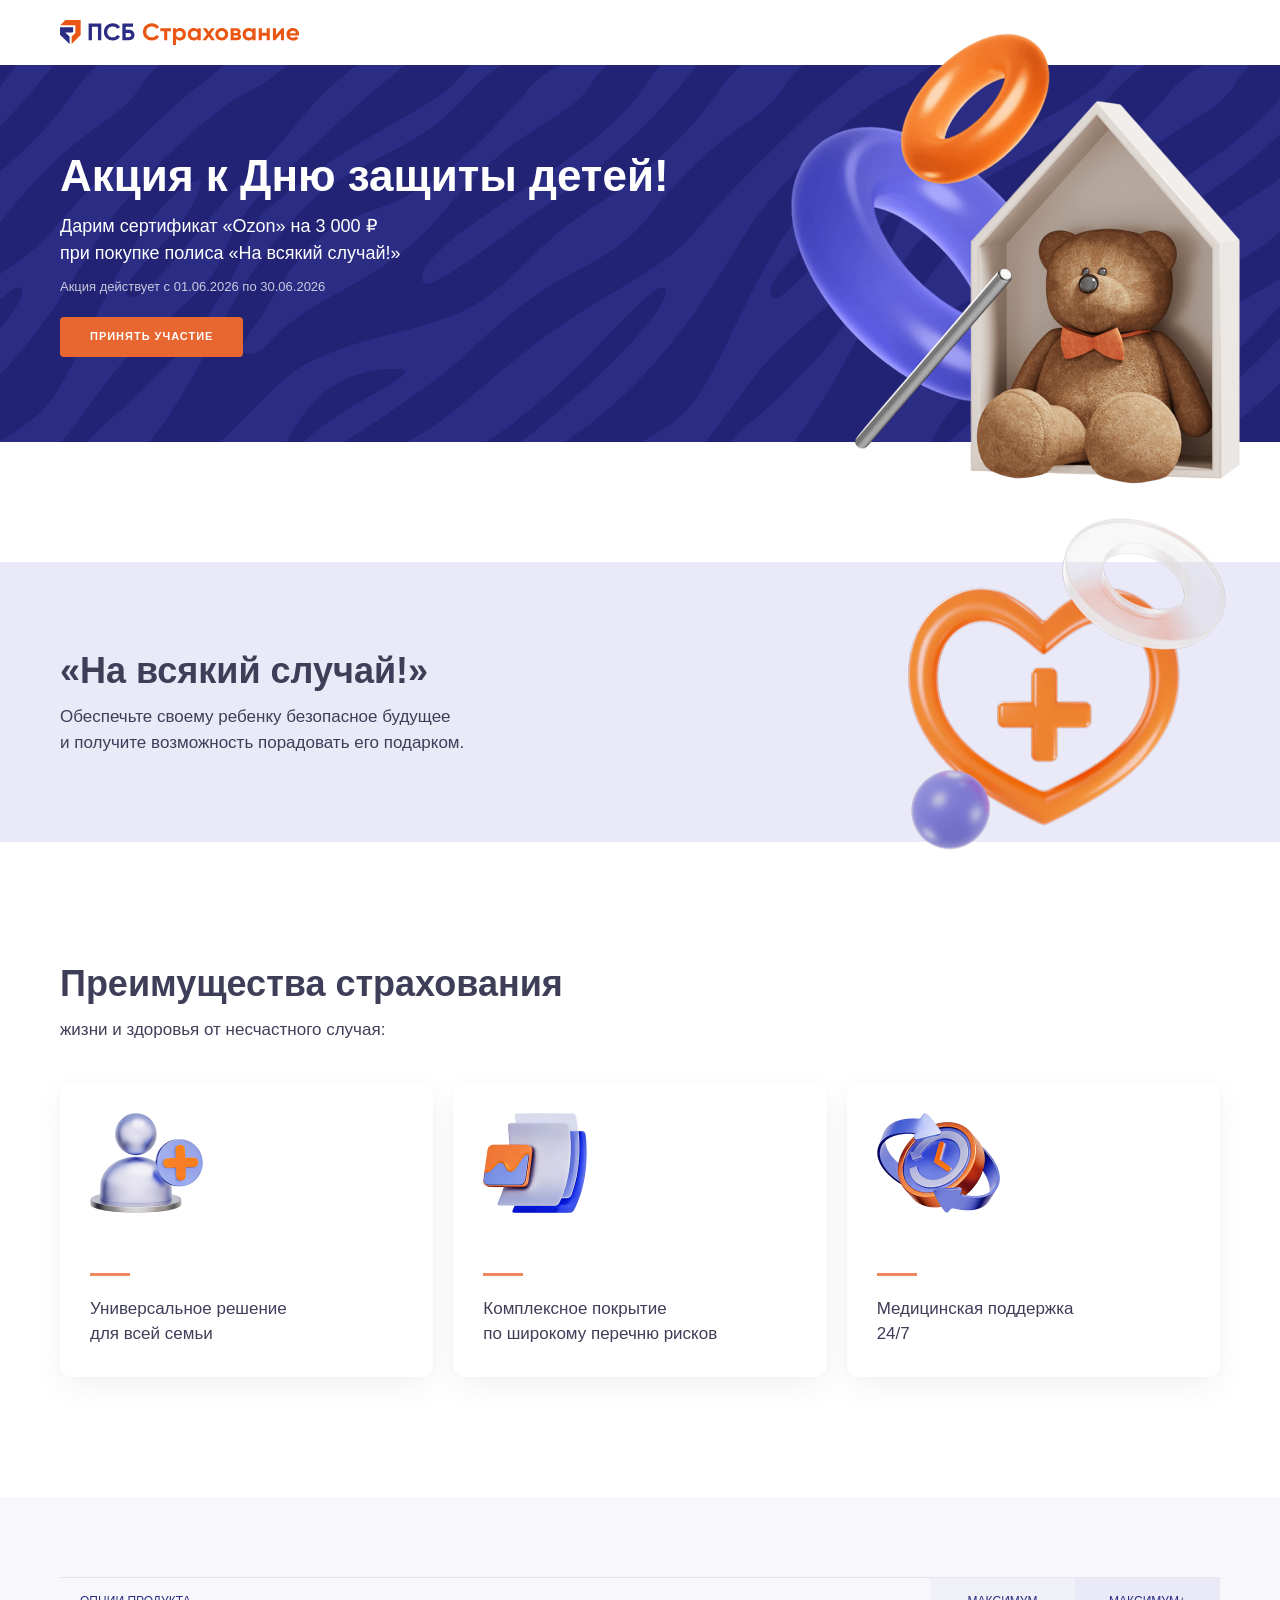
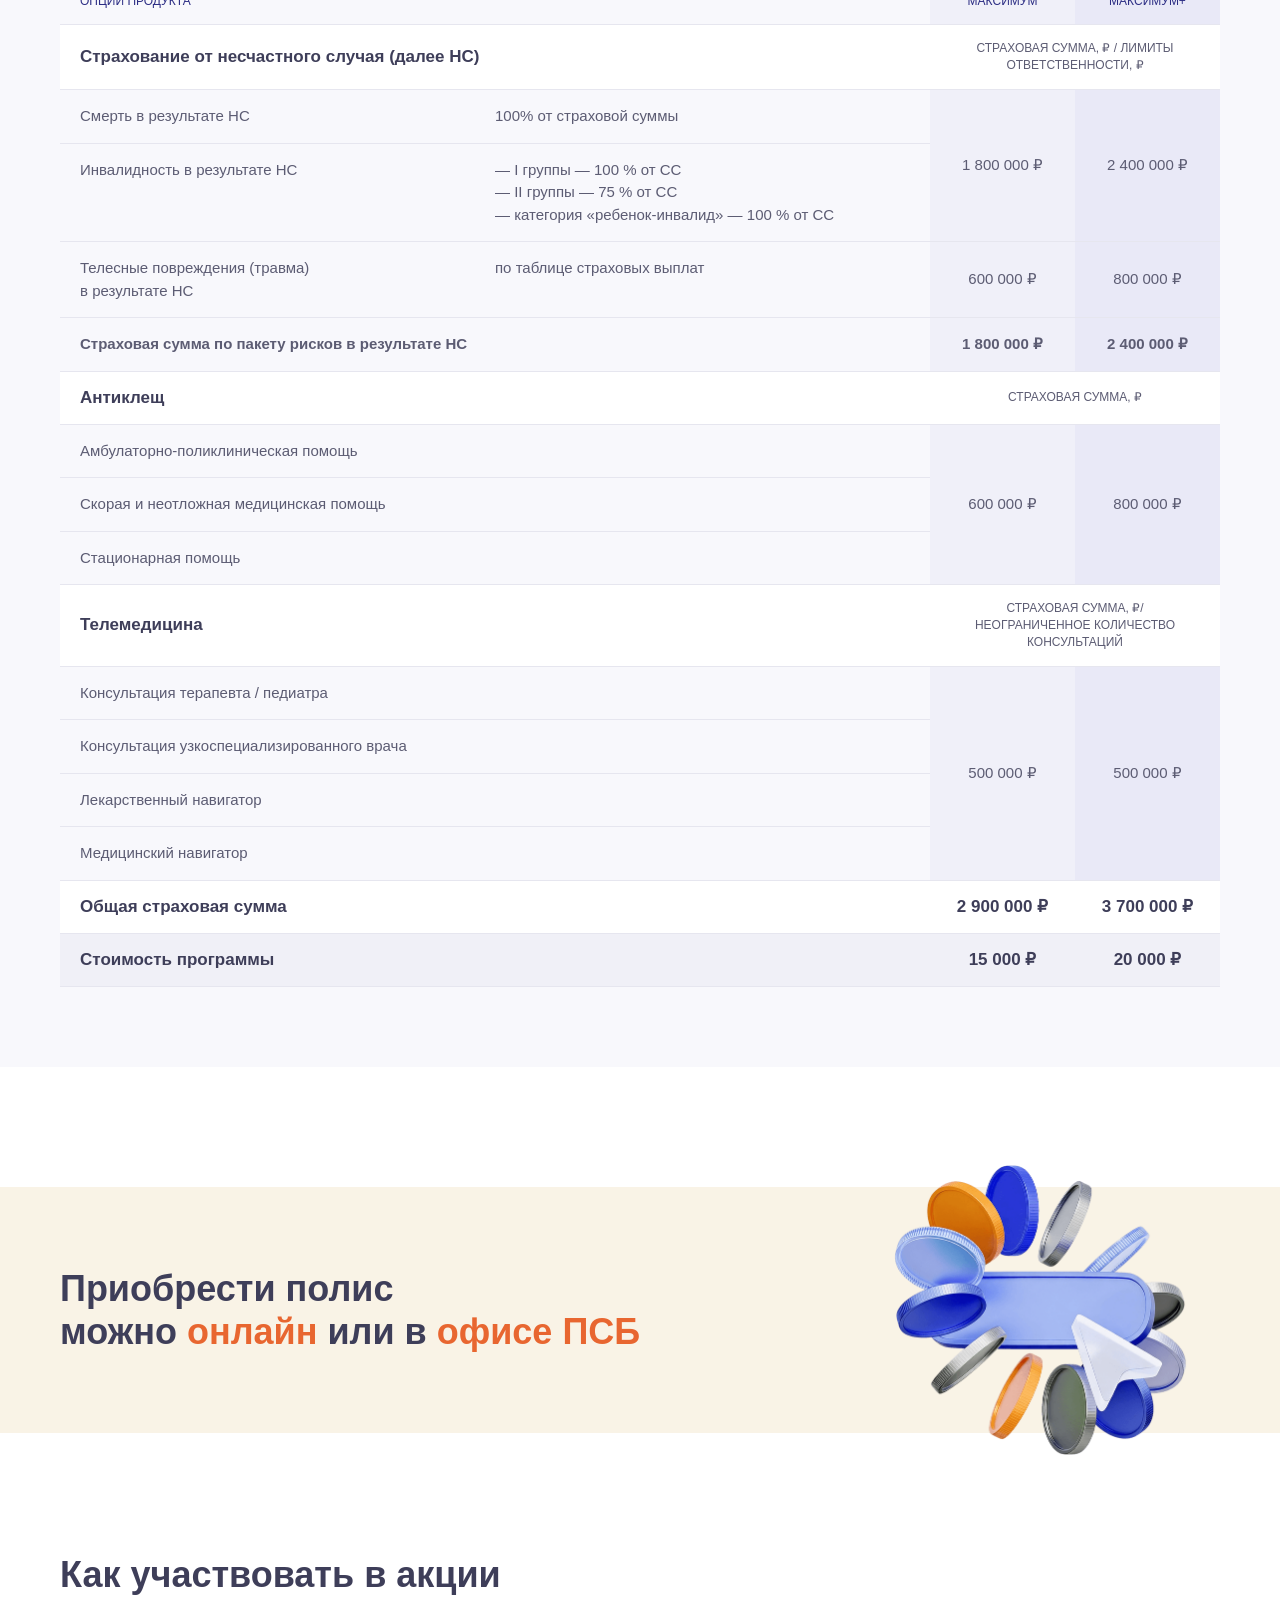
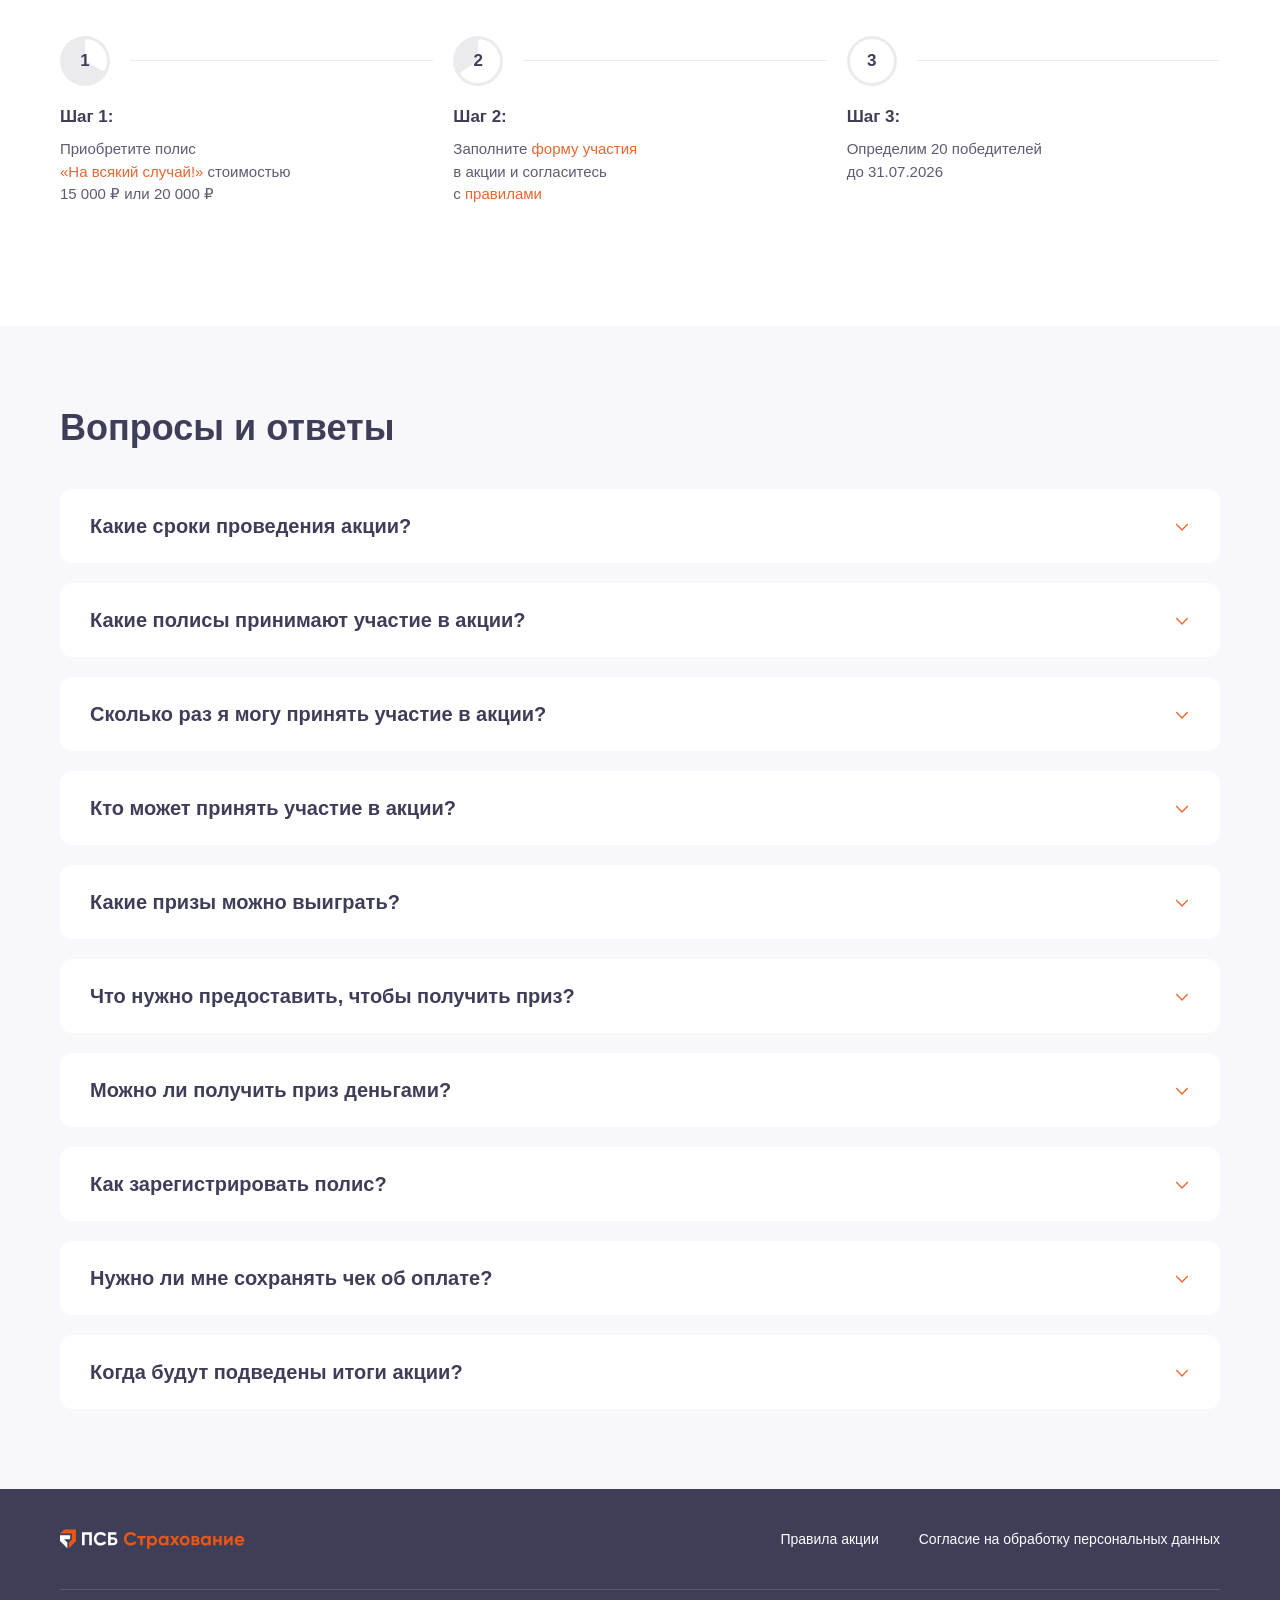
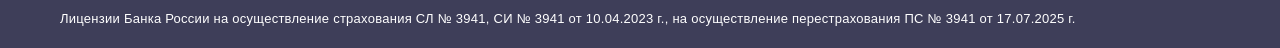
==== 01-index.html @ 4561d0ba "first Посадочная страница к Дню защиты детей" ====
<!DOCTYPE html>
<html lang="ru">
    <head>
        <meta charset="utf-8">
        <title>ПСБ Страхование</title>

        <link rel="stylesheet" href="css/styles.css">

        <link rel="icon" href="favicon.svg" type="image/svg+xml">

        <meta http-equiv="x-ua-compatible" content="ie=edge">
        <meta name="viewport" content="width=device-width">
    </head>

    <body>

        <!-- wrapper -->
        <div class="wrapper">

            <!-- wrapper inner -->
            <div class="wrapper-inner">

                <header>
                    <div class="container">
                        <div class="header-logo"><img src="images/logo.svg" alt=""></div>
                    </div>
                </header>

                <!-- welcome -->
                <div class="welcome">
                    <div class="container">
                        <div class="welcome-content">
                            <div class="welcome-title">Акция к&nbsp;Дню защиты детей!</div>
                            <div class="welcome-text">Дарим сертификат &laquo;Ozon&raquo; на&nbsp;3&nbsp;000&nbsp;₽<br> при&nbsp;покупке полиса &laquo;На&nbsp;всякий случай!&raquo;</div>
                            <div class="welcome-period">Акция действует с&nbsp;01.06.2026 по&nbsp;30.06.2026</div>
                            <div class="welcome-btn"><a href="windows/participate.html" class="btn window-link">Принять участие</a></div>
                        </div>
                        <div class="welcome-img"><img src="images/welcome.png" alt=""></div>
                    </div>
                </div>
                <!-- welcome END -->

                <!-- container -->
                <div class="container">

                    <!-- precaution -->
                    <div class="precaution">
                        <div class="precaution-content">
                            <div class="main-title">&laquo;На&nbsp;всякий случай!&raquo;</div>
                            <div class="precaution-text">Обеспечьте своему ребенку безопасное будущее<br> и&nbsp;получите возможность порадовать его подарком.</div>
                        </div>
                        <div class="precaution-img"><img src="images/precaution.png" alt=""></div>
                    </div>
                    <!-- precaution END -->

                    <!-- prefs -->
                    <div class="prefs">
                        <div class="main-title">Преимущества страхования</div>
                        <div class="prefs-anonce">жизни и&nbsp;здоровья от&nbsp;несчастного случая:</div>
                        <div class="prefs-list">
                            <div class="prefs-item">
                                <div class="prefs-item-icon"><img src="images/prefs-1.png" alt=""></div>
                                <div class="prefs-item-text">Универсальное решение<br> для&nbsp;всей семьи</div>
                            </div>
                            <div class="prefs-item">
                                <div class="prefs-item-icon"><img src="images/prefs-2.png" alt=""></div>
                                <div class="prefs-item-text">Комплексное покрытие<br> по&nbsp;широкому перечню рисков</div>
                            </div>
                            <div class="prefs-item">
                                <div class="prefs-item-icon"><img src="images/prefs-3.png" alt=""></div>
                                <div class="prefs-item-text">Медицинская поддержка<br> 24/7</div>
                            </div>
                        </div>
                    </div>
                    <!-- prefs END -->

                    <!-- price -->
                    <div class="price">
                        <div class="price-desktop">
                            <table>
                                <thead>
                                    <tr>
                                        <th>Опции продукта</th>
                                        <th>Максимум</th>
                                        <th>Максимум+</th>
                                    </tr>
                                </thead>
                                <tbody>
                                    <tr class="price-desktop-group">
                                        <td>Страхование от несчастного случая (далее НС)</td>
                                        <td colspan="2">Страховая сумма,&nbsp;₽&nbsp;/ Лимиты ответственности,&nbsp;₽</td>
                                    </tr>
                                    <tr class="price-desktop-item">
                                        <td>
                                            <div class="price-desktop-title-block">
                                                <div class="price-desktop-title-item">Смерть в&nbsp;результате НС</div>
                                                <div class="price-desktop-title-item">100% от&nbsp;страховой суммы</div>
                                            </div>
                                        </td>
                                        <td rowspan="2">1 800 000 ₽</td>
                                        <td rowspan="2">2 400 000 ₽</td>
                                    </tr>
                                    <tr class="price-desktop-item">
                                        <td>
                                            <div class="price-desktop-title-block">
                                                <div class="price-desktop-title-item">Инвалидность в&nbsp;результате НС</div>
                                                <div class="price-desktop-title-item">&mdash;&nbsp;I&nbsp;группы&nbsp;&mdash; 100&nbsp;% от&nbsp;СС<br> &mdash;&nbsp;II&nbsp;группы&nbsp;&mdash; 75&nbsp;% от&nbsp;СС<br> &mdash;&nbsp;категория &laquo;ребенок-инвалид&raquo;&nbsp;&mdash; 100&nbsp;% от&nbsp;СС</div>
                                            </div>
                                        </td>
                                    </tr>
                                    <tr class="price-desktop-item">
                                        <td>
                                            <div class="price-desktop-title-block">
                                                <div class="price-desktop-title-item">Телесные повреждения (травма)<br> в&nbsp;результате НС</div>
                                                <div class="price-desktop-title-item">по&nbsp;таблице страховых выплат</div>
                                            </div>
                                        </td>
                                        <td>600 000 ₽</td>
                                        <td>800 000 ₽</td>
                                    </tr>
                                    <tr class="price-desktop-package">
                                        <td>Страховая сумма по&nbsp;пакету рисков в&nbsp;результате НС</td>
                                        <td>1 800 000 ₽</td>
                                        <td>2 400 000 ₽</td>
                                    </tr>

                                    <tr class="price-desktop-group">
                                        <td>Антиклещ</td>
                                        <td colspan="2">Страховая сумма,&nbsp;₽</td>
                                    </tr>
                                    <tr class="price-desktop-item">
                                        <td>Амбулаторно-поликлиническая помощь</td>
                                        <td rowspan="3">600 000 ₽</td>
                                        <td rowspan="3">800 000 ₽</td>
                                    </tr>
                                    <tr class="price-desktop-item">
                                        <td>Скорая и&nbsp;неотложная медицинская помощь</td>
                                    </tr>
                                    <tr class="price-desktop-item">
                                        <td>Стационарная помощь</td>
                                    </tr>

                                    <tr class="price-desktop-group">
                                        <td>Телемедицина</td>
                                        <td colspan="2">Страховая сумма,&nbsp;₽/ Неограниченное количество консультаций</td>
                                    </tr>
                                    <tr class="price-desktop-item">
                                        <td>Консультация терапевта&nbsp;/ педиатра</td>
                                        <td rowspan="4">500 000 ₽</td>
                                        <td rowspan="4">500 000 ₽</td>
                                    </tr>
                                    <tr class="price-desktop-item">
                                        <td>Консультация узкоспециализированного врача</td>
                                    </tr>
                                    <tr class="price-desktop-item">
                                        <td>Лекарственный навигатор</td>
                                    </tr>
                                    <tr class="price-desktop-item">
                                        <td>Медицинский навигатор</td>
                                    </tr>

                                    <tr class="price-desktop-summ">
                                        <td>Общая страховая сумма</td>
                                        <td>2 900 000 ₽</td>
                                        <td>3 700 000 ₽</td>
                                    </tr>

                                    <tr class="price-desktop-cost">
                                        <td>Стоимость программы</td>
                                        <td>15 000 ₽</td>
                                        <td>20 000 ₽</td>
                                    </tr>
                                </tbody>
                            </table>
                        </div>
                        
                        <div class="price-mobile">
                            <div class="price-mobile-group">
                                <div class="price-mobile-group-title">Страхование от&nbsp;несчастного случая (далее&nbsp;НС)</div>
                                <div class="price-mobile-group-content">
                                    <div class="price-mobile-item">
                                        <div class="price-mobile-item-title">Смерть в&nbsp;результате НС<br> 100% от&nbsp;страховой суммы</div>
                                        <div class="price-mobile-item-title">Инвалидность в&nbsp;результате НС<br> &mdash;&nbsp;I&nbsp;группы&nbsp;&mdash; 100&nbsp;% от&nbsp;СС<br> &mdash;&nbsp;II&nbsp;группы&nbsp;&mdash; 75&nbsp;% от&nbsp;СС<br> &mdash;&nbsp;категория &laquo;ребенок-инвалид&raquo;&nbsp;&mdash; 100&nbsp;%&nbsp;от&nbsp;СС</div>
                                        <div class="price-mobile-item-type">Страховая сумма,&nbsp;₽&nbsp;/ Лимиты ответственности,&nbsp;₽</div>
                                        <div class="price-mobile-item-values">
                                            <div class="price-mobile-item-value">
                                                <div class="price-mobile-item-value-title">Максимум</div>
                                                <div class="price-mobile-item-value-text">1 800 000 ₽</div>
                                            </div>
                                            <div class="price-mobile-item-value">
                                                <div class="price-mobile-item-value-title">Максимум+</div>
                                                <div class="price-mobile-item-value-text">2 400 000 ₽</div>
                                            </div>
                                        </div>
                                    </div>
                                    <div class="price-mobile-item">
                                        <div class="price-mobile-item-title">Телесные повреждения (травма)<br> в&nbsp;результате НС<br> &mdash;&nbsp;по&nbsp;таблице страховых выплат</div>
                                        <div class="price-mobile-item-values">
                                            <div class="price-mobile-item-value">
                                                <div class="price-mobile-item-value-title">Максимум</div>
                                                <div class="price-mobile-item-value-text">600 000 ₽</div>
                                            </div>
                                            <div class="price-mobile-item-value">
                                                <div class="price-mobile-item-value-title">Максимум+</div>
                                                <div class="price-mobile-item-value-text">800 000 ₽</div>
                                            </div>
                                        </div>
                                    </div>
                                    <div class="price-mobile-item price-mobile-item-package">
                                        <div class="price-mobile-item-title">Страховая сумма по&nbsp;пакету рисков в&nbsp;результате&nbsp;НС</div>
                                        <div class="price-mobile-item-type">Страховая сумма,&nbsp;₽&nbsp;/ Лимиты ответственности,&nbsp;₽</div>
                                        <div class="price-mobile-item-values">
                                            <div class="price-mobile-item-value">
                                                <div class="price-mobile-item-value-title">Максимум</div>
                                                <div class="price-mobile-item-value-text">1 800 000 ₽</div>
                                            </div>
                                            <div class="price-mobile-item-value">
                                                <div class="price-mobile-item-value-title">Максимум+</div>
                                                <div class="price-mobile-item-value-text">2 400 000 ₽</div>
                                            </div>
                                        </div>
                                    </div>
                                </div>
                            </div>
                            <div class="price-mobile-group">
                                <div class="price-mobile-group-title">Антиклещ</div>
                                <div class="price-mobile-group-content">
                                    <div class="price-mobile-item">
                                        <div class="price-mobile-item-title">Амбулаторно-поликлиническая помощь</div>
                                        <div class="price-mobile-item-type">Страховая сумма,&nbsp;₽</div>
                                        <div class="price-mobile-item-values">
                                            <div class="price-mobile-item-value">
                                                <div class="price-mobile-item-value-title">Максимум</div>
                                                <div class="price-mobile-item-value-text">600 000 ₽</div>
                                            </div>
                                            <div class="price-mobile-item-value">
                                                <div class="price-mobile-item-value-title">Максимум+</div>
                                                <div class="price-mobile-item-value-text">800 000 ₽</div>
                                            </div>
                                        </div>
                                    </div>
                                    <div class="price-mobile-item">
                                        <div class="price-mobile-item-title">Скорая и&nbsp;неотложная медицинская помощь</div>
                                        <div class="price-mobile-item-type">Страховая сумма,&nbsp;₽</div>
                                        <div class="price-mobile-item-values">
                                            <div class="price-mobile-item-value">
                                                <div class="price-mobile-item-value-title">Максимум</div>
                                                <div class="price-mobile-item-value-text">600 000 ₽</div>
                                            </div>
                                            <div class="price-mobile-item-value">
                                                <div class="price-mobile-item-value-title">Максимум+</div>
                                                <div class="price-mobile-item-value-text">800 000 ₽</div>
                                            </div>
                                        </div>
                                    </div>
                                    <div class="price-mobile-item">
                                        <div class="price-mobile-item-title">Стационарная помощь</div>
                                        <div class="price-mobile-item-type">Страховая сумма,&nbsp;₽</div>
                                        <div class="price-mobile-item-values">
                                            <div class="price-mobile-item-value">
                                                <div class="price-mobile-item-value-title">Максимум</div>
                                                <div class="price-mobile-item-value-text">600 000 ₽</div>
                                            </div>
                                            <div class="price-mobile-item-value">
                                                <div class="price-mobile-item-value-title">Максимум+</div>
                                                <div class="price-mobile-item-value-text">800 000 ₽</div>
                                            </div>
                                        </div>
                                    </div>
                                </div>
                            </div>
                            <div class="price-mobile-group">
                                <div class="price-mobile-group-title">Телемедицина</div>
                                <div class="price-mobile-group-content">
                                    <div class="price-mobile-item">
                                        <div class="price-mobile-item-title">Консультация терапевта&nbsp;/ педиатра</div>
                                        <div class="price-mobile-item-type">Страховая сумма,&nbsp;₽/ Неограниченное количество консультаций</div>
                                        <div class="price-mobile-item-values">
                                            <div class="price-mobile-item-value">
                                                <div class="price-mobile-item-value-title">Максимум</div>
                                                <div class="price-mobile-item-value-text">500 000 ₽</div>
                                            </div>
                                            <div class="price-mobile-item-value">
                                                <div class="price-mobile-item-value-title">Максимум+</div>
                                                <div class="price-mobile-item-value-text">500 000 ₽</div>
                                            </div>
                                        </div>
                                    </div>
                                    <div class="price-mobile-item">
                                        <div class="price-mobile-item-title">Консультация узкоспециализированного врача</div>
                                        <div class="price-mobile-item-type">Страховая сумма,&nbsp;₽/ Неограниченное количество консультаций</div>
                                        <div class="price-mobile-item-values">
                                            <div class="price-mobile-item-value">
                                                <div class="price-mobile-item-value-title">Максимум</div>
                                                <div class="price-mobile-item-value-text">500 000 ₽</div>
                                            </div>
                                            <div class="price-mobile-item-value">
                                                <div class="price-mobile-item-value-title">Максимум+</div>
                                                <div class="price-mobile-item-value-text">500 000 ₽</div>
                                            </div>
                                        </div>
                                    </div>
                                    <div class="price-mobile-item">
                                        <div class="price-mobile-item-title">Лекарственный навигатор</div>
                                        <div class="price-mobile-item-type">Страховая сумма,&nbsp;₽/ Неограниченное количество консультаций</div>
                                        <div class="price-mobile-item-values">
                                            <div class="price-mobile-item-value">
                                                <div class="price-mobile-item-value-title">Максимум</div>
                                                <div class="price-mobile-item-value-text">500 000 ₽</div>
                                            </div>
                                            <div class="price-mobile-item-value">
                                                <div class="price-mobile-item-value-title">Максимум+</div>
                                                <div class="price-mobile-item-value-text">500 000 ₽</div>
                                            </div>
                                        </div>
                                    </div>
                                    <div class="price-mobile-item">
                                        <div class="price-mobile-item-title">Медицинский навигатор</div>
                                        <div class="price-mobile-item-type">Страховая сумма,&nbsp;₽/ Неограниченное количество консультаций</div>
                                        <div class="price-mobile-item-values">
                                            <div class="price-mobile-item-value">
                                                <div class="price-mobile-item-value-title">Максимум</div>
                                                <div class="price-mobile-item-value-text">500 000 ₽</div>
                                            </div>
                                            <div class="price-mobile-item-value">
                                                <div class="price-mobile-item-value-title">Максимум+</div>
                                                <div class="price-mobile-item-value-text">500 000 ₽</div>
                                            </div>
                                        </div>
                                    </div>
                                </div>
                            </div>
                            <div class="price-mobile-group">
                                <div class="price-mobile-group-title">Общая страховая сумма</div>
                                <div class="price-mobile-group-content">
                                    <div class="price-mobile-item">
                                        <div class="price-mobile-item-values price-mobile-item-values-summ">
                                            <div class="price-mobile-item-value">
                                                <div class="price-mobile-item-value-title">Максимум</div>
                                                <div class="price-mobile-item-value-text">2 900 000 ₽</div>
                                            </div>
                                            <div class="price-mobile-item-value">
                                                <div class="price-mobile-item-value-title">Максимум+</div>
                                                <div class="price-mobile-item-value-text">3 700 000 ₽</div>
                                            </div>
                                        </div>
                                    </div>
                                </div>
                            </div>
                            <div class="price-mobile-group">
                                <div class="price-mobile-group-title">Стоимость программы</div>
                                <div class="price-mobile-group-content">
                                    <div class="price-mobile-item">
                                        <div class="price-mobile-item-values price-mobile-item-values-summ">
                                            <div class="price-mobile-item-value">
                                                <div class="price-mobile-item-value-title">Максимум</div>
                                                <div class="price-mobile-item-value-text">15 000 ₽</div>
                                            </div>
                                            <div class="price-mobile-item-value">
                                                <div class="price-mobile-item-value-title">Максимум+</div>
                                                <div class="price-mobile-item-value-text">20 000 ₽</div>
                                            </div>
                                        </div>
                                    </div>
                                </div>
                            </div>
                        </div>
                    </div>
                    <!-- price END -->

                    <!-- buy -->
                    <div class="buy">
                        <div class="main-title">Приобрести полис<br> можно <a href="#">онлайн</a> или&nbsp;в&nbsp;<a href="#">офисе&nbsp;ПСБ</a></div>
                        <div class="buy-img"><img src="images/buy.png" alt=""></div>
                    </div>
                    <!-- buy END -->

                    <!-- how -->
                    <div class="how">
                        <div class="main-title">Как участвовать в&nbsp;акции</div>
                        <div class="how-steps">
                            <div class="how-step">
                                <div class="how-step-header">
                                    <div class="how-step-header-number">1</div>
                                </div>
                                <div class="how-step-title">Шаг 1:</div>
                                <div class="how-step-text">Приобретите полис<br> <a href="#">&laquo;На&nbsp;всякий случай!&raquo;</a> стоимостью<br> 15&nbsp;000&nbsp;₽ или 20&nbsp;000&nbsp;₽</div>
                            </div>
                            <div class="how-step">
                                <div class="how-step-header">
                                    <div class="how-step-header-number">2</div>
                                </div>
                                <div class="how-step-title">Шаг 2:</div>
                                <div class="how-step-text">Заполните <a href="windows/participate.html" class="window-link">форму участия</a><br> в&nbsp;акции и&nbsp;согласитесь<br> с&nbsp;<a href="#">правилами</a></div>
                            </div>
                            <div class="how-step">
                                <div class="how-step-header">
                                    <div class="how-step-header-number">3</div>
                                </div>
                                <div class="how-step-title">Шаг 3:</div>
                                <div class="how-step-text">Определим 20&nbsp;победителей<br> до&nbsp;31.07.2026</div>
                            </div>
                        </div>
                    </div>
                    <!-- how END -->

                    <!-- faq -->
                    <div class="faq">
                        <div class="main-title">Вопросы и ответы</div>
                        <div class="faq-list">
                            <div class="faq-item">
                                <a href="#" class="faq-item-title">Какие сроки проведения акции?</a>
                                <div class="faq-item-content">
                                    <div class="faq-item-content-inner">
                                        Сроки проведения акции с&nbsp;01&nbsp;июня по&nbsp;30&nbsp;июня 2026 года включительно.
                                    </div>
                                </div>
                            </div>
                            <div class="faq-item">
                                <a href="#" class="faq-item-title">Какие полисы принимают участие в&nbsp;акции?</a>
                                <div class="faq-item-content">
                                    <div class="faq-item-content-inner">
                                        В&nbsp;акции принимают участие полисы &laquo;На&nbsp;всякий случай!&raquo; по&nbsp;программе &laquo;Максимум&raquo; стоимостью 15&nbsp;000&nbsp;₽ и&nbsp;программе &laquo;Максимум+&raquo; стоимостью 20&nbsp;000&nbsp;₽, приобретенные в&nbsp;любом отделении Банка ПСБ или на&nbsp;сайте Банка ПСБ в&nbsp;период с&nbsp;01.06.2026 по&nbsp;30.06.2026&nbsp;включительно.
                                    </div>
                                </div>
                            </div>
                            <div class="faq-item">
                                <a href="#" class="faq-item-title">Сколько раз я&nbsp;могу принять участие в&nbsp;акции?</a>
                                <div class="faq-item-content">
                                    <div class="faq-item-content-inner">
                                        Каждый клиент может принять участие в&nbsp;акции в&nbsp;количестве приобретенных полисов, соответствующих правилам проведения акции.<br> При получении выигрыша необходимо будет предъявить чек об&nbsp;оплате полиса.
                                    </div>
                                </div>
                            </div>
                            <div class="faq-item">
                                <a href="#" class="faq-item-title">Кто может принять участие в&nbsp;акции?</a>
                                <div class="faq-item-content">
                                    <div class="faq-item-content-inner">
                                        В&nbsp;акции может принять участие любой совершеннолетний гражданин&nbsp;РФ, совершивший покупку полиса &laquo;На&nbsp;всякий случай!&raquo; по&nbsp;программе &laquo;Максимум&raquo; стоимостью 15&nbsp;000&nbsp;₽ или по&nbsp;программе &laquo;Максимум+&raquo; стоимостью 20&nbsp;000&nbsp;₽ в&nbsp;период с&nbsp;01.06.2026 по&nbsp;30.06.2026&nbsp;включительно.
                                    </div>
                                </div>
                            </div>
                            <div class="faq-item">
                                <a href="#" class="faq-item-title">Какие призы можно выиграть?</a>
                                <div class="faq-item-content">
                                    <div class="faq-item-content-inner">
                                        В&nbsp;акции предусмотрен розыгрыш 20&nbsp;призов&nbsp;&mdash; сертификатов Ozon номиналом 3&nbsp;000&nbsp;₽
                                    </div>
                                </div>
                            </div>
                            <div class="faq-item">
                                <a href="#" class="faq-item-title">Что нужно предоставить, чтобы получить приз?</a>
                                <div class="faq-item-content">
                                    <div class="faq-item-content-inner">
                                        Для получения приза необходимо предъявить в&nbsp;&laquo;ПСБ&nbsp;Страхование&raquo; копию полиса и&nbsp;чек об&nbsp;оплате.
                                    </div>
                                </div>
                            </div>
                            <div class="faq-item">
                                <a href="#" class="faq-item-title">Можно ли получить приз деньгами?</a>
                                <div class="faq-item-content">
                                    <div class="faq-item-content-inner">
                                        Нет, замена приза денежным эквивалентом правилами акции не&nbsp;предусмотрена.
                                    </div>
                                </div>
                            </div>
                            <div class="faq-item">
                                <a href="#" class="faq-item-title">Как зарегистрировать полис?</a>
                                <div class="faq-item-content">
                                    <div class="faq-item-content-inner">
                                        Чтобы зарегистрировать полис для участия в&nbsp;акции, необходимо заполнить форму на&nbsp;сайте и&nbsp;согласиться с&nbsp;<a href="#">правилами проведения</a> акции.
                                    </div>
                                </div>
                            </div>
                            <div class="faq-item">
                                <a href="#" class="faq-item-title">Нужно&nbsp;ли мне сохранять чек об&nbsp;оплате?</a>
                                <div class="faq-item-content">
                                    <div class="faq-item-content-inner">
                                        Да, чек об&nbsp;оплате полиса нужно сохранять, его необходимо предъявить в&nbsp;случае выигрыша для&nbsp;получения приза.
                                    </div>
                                </div>
                            </div>
                            <div class="faq-item">
                                <a href="#" class="faq-item-title">Когда будут подведены итоги акции?</a>
                                <div class="faq-item-content">
                                    <div class="faq-item-content-inner">
                                        Итоги акции будут подведены до&nbsp;31.07.2026&nbsp;г.
                                    </div>
                                </div>
                            </div>
                        </div>
                    </div>
                    <!-- faq END -->

                </div>
                <!-- container END -->

            </div>
            <!-- wrapper inner END -->

            <footer>
                <div class="container">
                    <div class="footer-container">
                        <div class="footer-logo"><a href="#"><img src="images/footer-logo.svg" alt=""></a></div>
                        <div class="footer-links">
                            <div class="footer-link"><a href="#">Правила акции</a></div>
                            <div class="footer-link"><a href="#">Согласие на обработку персональных данных</a></div>
                        </div>
                    </div>
                    <div class="footer-bottom">
                        Лицензии Банка России на&nbsp;осуществление страхования СЛ&nbsp;&#8470;&nbsp;3941, СИ&nbsp;&#8470;&nbsp;3941 от&nbsp;10.04.2023&nbsp;г., на&nbsp;осуществление перестрахования ПС&nbsp;&#8470;&nbsp;3941 от&nbsp;17.07.2025&nbsp;г.
                    </div>
                </div>
            </footer>

        </div>
        <!-- wrapper END -->

        <script>
            var pathTemplate = './';
        </script>
        <script src="js/fonts.js"></script>

        <script src="js/jquery-3.4.1.min.js"></script>
        <script src="js/jquery.mask.min.js"></script>
        <script src="js/validation/jquery.validate.min.js"></script>
        <script src="js/validation/messages_ru.js"></script>
        <script src="js/tools.js"></script>

    </body>
</html>
---- css/styles.css ----
*,
*::before,
*::after {outline:none; box-sizing:border-box}

html {min-width:375px; height:100%}

body {min-width:375px; height:100%; margin:0; padding:0; font:500 15px/1.5em Arial, sans-serif; color:#5C5C73; background:#FFFFFF; -webkit-text-size-adjust:100%; -webkit-font-smoothing:antialiased; -moz-osx-font-smoothing:grayscale; overflow-anchor:none}
.fonts-loaded body {font-family:Gilroy, sans-serif}

a {outline:none; color:#E86630; text-decoration:none; transition:color 0.2s}
@media (min-width:1100px) {
    a:hover {color:#EA5614}
}

img {border:none; max-width:100%; height:auto}
iframe {border:none; max-width:100%}

::-ms-clear {display:none}

strong, b {font-weight:600}

p {margin:24px 0; padding:0}

.btn {display:inline-flex; border-radius:4px; background:#E86630; margin:0; padding:0 30px; height:54px; outline:none; overflow:visible; border:none; text-decoration:none; box-sizing:border-box; color:#FFFFFF; align-items:center; justify-content:center; text-transform:uppercase; font:600 11px/1.4em Arial, sans-serif; letter-spacing:0.09em; -webkit-appearance:none; cursor:pointer; transition:background-color 0.2s}
.fonts-loaded .btn {font-family:Gilroy, sans-serif}
@media (min-width:1100px) {
    .btn:hover {background-color:#EA5614; color:#FFFFFF}
}
.btn:disabled {cursor:default; background-color:#F29D79}
@media (min-width:1100px) {
    .btn:disabled:hover {background-color:#F29D79; color:#FFFFFF}
}
.btn.loading {background-image:url(../images/loading.svg); background-repeat:no-repeat; background-position:center}
.btn.loading svg {display:none}

@media (max-width:767px) {
    .btn {display:flex; height:40px}
    .btn.loading {background-size:24px 24px}
}

.btn-blue {background-color:#585892}
@media (min-width:1100px) {
    .btn-blue:hover {background-color:#2C2D84}
}

.form-input {position:relative; margin:20px 0}
.form-input-label {position:absolute; left:15px; top:20px; font-weight:600; font-size:20px; line-height:1.3em; color:#8D8DA6; transition:all 0.2s; z-index:1; pointer-events:none; white-space:nowrap; overflow:hidden; text-overflow:ellipsis; right:15px}
.form-input.focus .form-input-label,
.form-input.full .form-input-label {top:10px; font-size:11px; line-height:1.4em; letter-spacing:0.09em; text-transform:uppercase}
.form-input-label em {color:#BC3F46; font-style:normal}
.form-input input {position:relative; border:1px solid #E2E2E9; font:600 20px/1.3em Arial, sans-serif; color:#3E3E59; vertical-align:top; margin:0; padding:29px 14px 9px 14px; width:100%; height:66px; box-sizing:border-box; outline:none; border-radius:10px; background:#FFFFFF; -webkit-appearance:none; transition:border-color 0.2s}
.fonts-loaded .form-input input {font-family:Gilroy, sans-serif}
.form-input input.error,
.form-input textarea.error {border-color:#BC3F46; color:#BC3F46}
@media (min-width:1100px) {
    .form-input input:hover,
    .form-input textarea:hover {border-color:#EA5614}
}
.form-input input:focus,
.form-input textarea:focus {border-color:#EA5614}
.form-input label.error {display:block; color:#BC3F46; font-size:13px; line-height:18px; letter-spacing:0.02em; margin:5px 0 0 0}
.form-input input:disabled,
.form-input textarea:disabled {background:#F8F8FC; border-color:#E6E6EF; color:#A8A8BF}

@media (max-width:767px) {
    .form-input {margin:10px 0}
    .form-input-label {font-size:15px; line-height:1.3em}
    .form-input.focus .form-input-label,
    .form-input.full .form-input-label {top:12px; font-size:11px; line-height:1.4em}
    .form-input input {position:relative; font-size:15px; line-height:1.3em; padding:30px 14px 11px 14px; height:62px}
}

.form-input input:-webkit-autofill,
.form-input input:-webkit-autofill:active,
.form-input input:-webkit-autofill:focus,
.form-input input:-webkit-autofill:hover {-webkit-text-fill-color:#3E3E59; caret-color:#3E3E59; -webkit-transition:background-color 999999s ease-in-out 0s; transition:background-color 999999s ease-in-out 0s}

.form-input-hint {margin:10px 0 0 0; font-size:13px; line-height:1.4em; color:#8D8DA6}

@media (max-width:767px) {
    .form-input-hint {margin:5px 0 0 0}
}

.form-checkbox {margin:20px 0; user-select:none; display:flex; position:relative}
.form-checkbox label {margin:0; cursor:pointer}
.form-checkbox input {display:none}
.form-checkbox span {display:block; padding:0 0 0 32px; position:relative}
.form-checkbox span::before {content:""; display:block; position:absolute; left:0; top:0; width:20px; height:20px; border:1px solid #E6E6EF; background:#E6E6EF url(../images/checkbox.svg) no-repeat -999px -999px; border-radius:4px; transition:border-color 0.2s, background-color 0.2s}
.form-checkbox label input:checked+span::before,
.form-checkbox label input:checked+label+span::before {background-position:center; background-color:#E86630}
.form-checkbox label input.error+span,
.form-checkbox label input.error+label.error+span {padding-bottom:23px}
.form-checkbox label input.error+span::before,
.form-checkbox label input.error+label+span::before {border-color:#BC3F46}
.form-checkbox label.error {position:absolute; left:0; bottom:0; right:0; color:#BC3F46; font-size:13px; line-height:18px; letter-spacing:0.02em}

.form-required-notice {margin:40px 0 0 0; color:#8D8DA6}
.form-required-notice span {color:#BC3F46}

@media (max-width:767px) {
    .form-required-notice {margin:20px 0 0 0}
}

.container {margin:0 auto; max-width:1240px; width:100%; padding:0 20px}

@media (max-width:1680px) {
    .container {max-width:1200px}
}

@media (max-width:1099px) {
    .container {max-width:none; padding:0 34px}
}

@media (max-width:767px) {
    .container {padding:0 15px}
}

.wrapper {display:flex; flex-direction:column; width:100%; min-width:375px; min-height:100%; position:relative; overflow:hidden}
.wrapper-inner {height:100%; flex:1}

header .container {display:flex; align-items:center; height:65px; justify-content:space-between}

@media (max-width:767px) {
    header .container {height:68px}
}

.header-logo {min-width:240px; max-width:240px}
.header-logo img {display:block; width:100%}

.welcome {background:url(../images/welcome-bg.svg) no-repeat center; background-size:cover; color:#FFFFFF}
.welcome .container {display:flex; align-items:center; height:377px; justify-content:space-between}
.welcome-title {font-weight:600; font-size:44px; line-height:1.2em}
.welcome-text {margin:10px 0 0 0; font-size:18px; line-height:1.5em}
.welcome-period {margin:10px 0 0 0; font-size:13px; line-height:1.5em; color:rgba(255, 255, 255, 0.75)}
.welcome-btn {margin:20px 0 0 0}
.welcome-btn .btn {height:40px}
.welcome-img {min-width:536px; max-width:536px; margin:0 -84px 0 0}
.welcome-img img {display:block; width:100%}

@media (max-width:1680px) {
    .welcome-img {margin:0 -70px 0 0}
}

@media (max-width:1099px) {
    .welcome-img {min-width:530px; max-width:530px; margin:0 -131px 0 -60px}
}

@media (max-width:767px) {
    .welcome .container {display:block; height:600px; position:relative}
    .welcome-title {padding:40px 0 0 0; font-size:32px; line-height:1.2em; max-width:240px}
    .welcome-text {margin:20px 0 0 0; font-size:18px; line-height:1.5em}
    .welcome-btn .btn {display:inline-flex}
    .welcome-img {min-width:402px; max-width:402px; margin:0 0 0 -201px; position:absolute; left:50%; bottom:-80px}
}

.precaution {margin:120px -84px 0 -84px; height:280px; padding:0 84px; background:#E9E9F7; border-radius:12px; display:flex; align-items:center; justify-content:space-between}
.precaution-text {margin:12px 0 0 0; font-size:17px; line-height:1.5em; color:#3E3E59}
.precaution-img {min-width:403px; max-width:403px; margin:0 57px 0 0}
.precaution-img img {display:block; width:100%}

@media (max-width:1680px) {
    .precaution-img {margin:0 -27px 0 0}
}

@media (max-width:1099px) {
    .precaution {margin:120px -34px 0 -34px; padding:0 34px; border-radius:0; height:253px}
    .precaution-text br {display:none}
    .precaution-img {min-width:382px; max-width:382px; margin:0 -34px 0 0}
}

@media (max-width:767px) {
    .precaution {margin:80px -15px 0 -15px; padding:20px 15px; display:block; height:auto}
    .precaution-img {min-width:100px; max-width:100px; margin:12px 0 0 0}
}

.main-title {font-weight:600; font-size:36px; line-height:1.2em; color:#3E3E59}

@media (max-width:767px) {
    .main-title {font-size:24px; line-height:1.3em}
}

.prefs {margin:120px 0 0 0}
.prefs-anonce {margin:12px 0 0 0; font-size:17px; line-height:1.5em; color:#3E3E59}
.prefs-list {margin:40px 0 0 0; display:flex; gap:0 20px}
.prefs-item {flex:1; padding:30px; background:#FFFFFF; box-shadow:0px 0px 10px rgba(0, 0, 0, 0.02), 0px 10px 30px rgba(0, 0, 0, 0.05); border-radius:12px}
.prefs-item-icon img {display:block; height:100px}
.prefs-item-text {margin:60px 0 0 0; font-size:17px; line-height:1.5em; color:#3E3E59}
.prefs-item-text::before {content:""; display:block; width:40px; height:3px; background:#ED885E; margin:0 0 20px 0}

@media (max-width:1099px) {
    .prefs {margin:80px 0 0 0}
    .prefs-item {padding:16px}
}

@media (max-width:767px) {
    .prefs {margin:60px 0 0 0}
    .prefs-item {padding:16px}
    .prefs-list {display:block}
    .prefs-item {margin:20px 0 0 0; display:flex; min-height:180px}
    .prefs-item-icon {min-width:100px; max-width:100px}
    .prefs-item-icon img {height:auto; width:100%}
    .prefs-item-text {margin:0 0 0 40px}
}

.price {margin:120px -9999px 0 -9999px; padding:80px 9999px; background:#F8F8FC}
.price-desktop table {width:100%; margin:0; border-collapse:collapse; border-spacing:0; border:none; border-bottom:1px solid #E6E6EF; table-layout:fixed}
.price-desktop th {vertical-align:middle; padding:15px 20px; text-align:center; width:163px; font-weight:500; font-size:12px; line-height:1.4em; text-transform:uppercase; color:#2C2D84; border-top:1px solid #E6E6EF}
.price-desktop th:nth-child(1) {text-align:left; width:auto}
.price-desktop th:nth-child(2) {background:rgba(233, 233, 247, 0.5)}
.price-desktop th:nth-child(3) {background:#E9E9F7}
.price-desktop td {border-top:1px solid #E6E6EF; vertical-align:middle; padding:15px 20px; text-align:center}
.price-desktop td:nth-child(1) {text-align:left}
.price-desktop td:nth-child(2) {background:rgba(233, 233, 247, 0.5)}
.price-desktop td:nth-child(3) {background:#E9E9F7}
.price-desktop-package {font-weight:bold}
.price-desktop-title-block {display:flex}
.price-desktop-title-item {min-width:50%; max-width:50%}
.price-desktop .price-desktop-group td {background:#FFFFFF}
.price-desktop .price-desktop-group td:nth-child(1) {font-weight:600; font-size:17px; line-height:1.3em; color:#3E3E59}
.price-desktop .price-desktop-group td:nth-child(2) {font-size:12px; line-height:1.4em; text-transform:uppercase}
.price-desktop .price-desktop-summ td {background:#FFFFFF; font-weight:600; font-size:17px; line-height:1.3em; color:#3E3E59}
.price-desktop .price-desktop-cost td {background:#F0F0F7; font-weight:600; font-size:17px; line-height:1.3em; color:#3E3E59}
.price-mobile {display:none}

@media (max-width:1680px) {
    .price th {width:145px}
    .price th:nth-child(1) {width:auto}
}

@media (max-width:1099px) {
    .price {margin:80px -34px 0 -34px; padding:80px 34px}
    .price .price-group td:nth-child(1) {padding-right:0}
    .price .price-package td:nth-child(1) {padding-right:0}
}

@media (max-width:767px) {
    .price {margin:60px -15px 0 -15px; padding:60px 15px}
    .price-desktop {display:none}
    .price-mobile {display:block}
    .price-mobile-group {margin:20px 0 0 0}
    .price-mobile-group:first-child {margin:0}
    .price-mobile-group-title {position:relative; padding:0 0 0 32px; font-weight:600; font-size:17px; line-height:1.3em; color:#3E3E59; cursor:pointer}
    .price-mobile-group-title::before {content:""; position:absolute; left:0; top:0; width:22px; height:22px; background:url(../images/price-mobile-group-title.svg) no-repeat; background-size:100%; transition:transform 0.2s}
    .price-mobile-group.open .price-mobile-group-title::before {transform:rotate(-180deg)}
    .price-mobile-group-content {display:none; padding:10px 0 0 0}
    .price-mobile-item {margin:15px 0 0 0; padding:15px 0 0 32px; border-top:1px solid #E6E6EF}
    .price-mobile-item:first-child {margin:0; padding:0 0 0 32px; border-top:none}
    .price-mobile-item-package .price-mobile-item-title {font-weight:bold}
    .price-mobile-item-title+.price-mobile-item-title {margin:10px 0 0 0}
    .price-mobile-item-type {margin:10px 0 0 0; font-size:10px; line-height:1.4em; text-transform:uppercase}
    .price-mobile-item-values {margin:10px 0 0 0; display:flex}
    .price-mobile-item-value {min-width:50%; max-width:50%; text-align:center; padding:10px 0}
    .price-mobile-item-value:nth-child(1) {background:rgba(233, 233, 247, 0.5)}
    .price-mobile-item-value:nth-child(2) {background:#E9E9F7}
    .price-mobile-item-value-title {font-weight:500; font-size:10px; line-height:1.4em; text-transform:uppercase; color:#2C2D84}
    .price-mobile-item-values-summ {margin:0; font-weight:600; font-size:17px; line-height:1.3em; color:#3E3E59}
}

.buy {margin:120px -84px 0 -84px; height:246px; padding:0 84px; background:#F9F3E6; border-radius:12px; display:flex; align-items:center; justify-content:space-between}
.buy-img {min-width:293px; max-width:293px; margin:0 33px 0 0}
.buy-img img {display:block; width:100%}

@media (max-width:1099px) {
    .buy {margin:80px -34px 0 -34px; height:249px; padding:0 34px; border-radius:0}
    .buy-img {margin:0}
}

@media (max-width:767px) {
    .buy {margin:60px -15px 0 -15px; height:182px; padding:0 15px}
    .buy-img {min-width:102px; max-width:102px}
}

.how {margin:120px 0 0 0}
.how-steps {margin:40px 0 0 0; display:flex; gap:0 20px}
.how-step {flex:1}
.how-step-header {display:flex; align-items:center}
.how-step-header-number {min-width:50px; max-width:50px; height:50px; margin:0 20px 0 0; display:flex; align-items:center; justify-content:center; font-weight:600; font-size:17px; line-height:1.3em; color:#3E3E59}
.how-step:nth-child(1) .how-step-header-number {background:url(../images/step-1.svg) no-repeat; background-size:100%}
.how-step:nth-child(2) .how-step-header-number {background:url(../images/step-2.svg) no-repeat; background-size:100%}
.how-step:nth-child(3) .how-step-header-number {background:url(../images/step-3.svg) no-repeat; background-size:100%}
.how-step-header::after {content:""; display:block; flex-grow:1; height:1px; background:rgba(62, 62, 89, 0.1)}
.how-step-title {margin:20px 0 0 0; font-weight:600; font-size:17px; line-height:1.3em; color:#3E3E59}
.how-step-text {margin:10px 0 0 0}

@media (max-width:1099px) {
    .how {margin:80px 0 0 0}
}

@media (max-width:767px) {
    .how {margin:60px 0 0 0}
    .how-steps {display:block}
    .how-step {margin:20px 0 0 0}
}

.faq {margin:120px -9999px 0 -9999px; padding:80px 9999px; background:#F8F8FC}
.faq-list {margin:40px 0 0 0}
.faq-item {margin:20px 0 0 0; background:#FFFFFF; border-radius:12px}
.faq-item-title {display:block; font-weight:600; font-size:20px; line-height:1.3em; padding:24px 76px 24px 30px; color:#3E3E59; position:relative}
.faq-item-title::after {content:""; display:block; width:16px; height:16px; position:absolute; right:30px; top:29px; transition:transform 0.2s; background:url(../images/faq-arrow.svg) no-repeat; background-size:100%}
.faq-item.open .faq-item-title::after {transform:rotate(-180deg)}
.faq-item-content {display:none; padding:0 30px 24px 30px; margin:-4px 0 0 0}
.faq-item-content *:first-child {margin-top:0}
.faq-item-content *:last-child {margin-bottom:0}

@media (max-width:1099px) {
    .faq {margin:80px -34px 0 -34px; padding:80px 34px}
}

@media (max-width:767px) {
    .faq {margin:60px -15px 0 -15px; padding:60px 15px}
    .faq-list {margin:24px 0 0 0}
    .faq-item {margin:10px 0 0 0}
    .faq-item-title {font-size:17px; line-height:1.3em; padding:15px 46px 15px 15px}
    .faq-item-title::after {right:15px; top:18px}
    .faq-item-content {display:none; padding:0 15px 15px 15px; margin:-5px 0 0 0}
}

footer {background:#3E3E59}
.footer-container {padding:40px 0; display:flex; align-items:center; justify-content:space-between}
.footer-logo {min-width:185px; max-width:185px}
.footer-logo img {display:block; width:100%}
.footer-links {display:flex; gap:0 40px; font-weight:normal; font-size:14px; line-height:20px}
.footer-links a {color:#FFFFFF}
@media (min-width:1100px) {
    .footer-links a:hover {color:#EA5614}
}
.footer-bottom {border-top:1px solid rgba(255, 255, 255, 0.15); padding:20px 0; font-size:13px; line-height:1.4em; letter-spacing:0.02em; color:#FFFFFF}

@media (max-width:767px) {
    .footer-container {padding:40px 0 20px 0; display:block}
    .footer-links {margin:20px 0 0 0; display:block}
    .footer-link {margin:5px 0 0 0}
}

.window-open,
.window-open body {overflow:hidden; position:fixed; left:0; top:0; right:0; bottom:0}

.window {position:fixed; left:0; top:0; right:0; bottom:0; overflow:auto; z-index:9999; background:#2D2C48; text-align:center}
.window::after {content:""; display:inline-block; width:0; height:100%; vertical-align:middle}
.window-loading {position:absolute; left:0; top:0; right:0; bottom:0; background:url(../images/loading.svg) no-repeat center}
.window-container {display:inline-block; vertical-align:middle; position:relative; text-align:left; background:#FFFFFF; border-radius:12px; margin:120px 0; box-shadow:0px 8px 24px rgba(0, 0, 0, 0.05); transition:opacity 0.2s}
.window-container-preload {opacity:0}
.window-close {position:absolute; z-index:9999; right:40px; top:46px; width:30px; height:30px}
.window-close svg {display:block; width:30px; height:30px; fill:#8D8DA6; transition:fill 0.2s}
@media (min-width:1100px) {
    .window-close:hover svg {fill:#EA5614}
}

@media (max-width:767px) {
    .window-container {margin:0; border-radius:0; box-shadow:none}
    .window-close {right:15px; top:20px}
}

.window-particate {width:1000px; padding:40px}
.window-particate-form {margin:40px 0 0 0}
.window-particate-row {margin:20px 0 0 0; display:flex; gap:0 20px}
.window-particate-row .form-input {margin:0; min-width:calc(50% - 10px); max-width:calc(50% - 10px)}
.window-particate-polis {margin:40px -20px 0 -20px; padding:20px; border-radius:12px; background:#F8F8FC}
.window-particate-polis-title {font-weight:600; font-size:20px; line-height:1.3em; color:#3E3E59}
.window-particate-polis .form-input {margin:20px 0 0 0}
.window-particate-ctrl {margin:20px 0 0 0; display:flex; justify-content:space-between}
.window-particate-ctrl .form-checkbox {margin:0; max-width:600px}

@media (max-width:1680px) {
    .window-particate {width:840px}
}

@media (max-width:1099px) {
    .window-particate {width:688px}
}

@media (max-width:767px) {
    .window-particate {width:375px; padding:20px 15px 15px 15px}
    .window-particate .main-title {max-width:165px}
    .window-particate-row {margin:0; display:block}
    .window-particate-row .form-input {margin:10px 0 0 0; min-width:0; max-width:none}
    .window-particate-polis {margin:20px -15px 0 -15px; padding:30px 15px; border-radius:0}
    .window-particate-polis-title {font-size:17px; line-height:1.3em}
    .window-particate-ctrl {display:block}
    .window-particate-ctrl .form-checkbox {margin:20px 0; max-width:none}
    .window-particate-ctrl .form-submit .btn {width:100%}
}

.success {margin:80px 0 0 0; text-align:center}
.success-icon {max-width:160px; margin:0 auto}
.success-icon img {display:block; width:100%}
.success-title {margin:20px 0 0 0; font-weight:600; font-size:24px; line-height:1.3em; color:#37AE35}
.success-text {margin:20px 0 0 0}
.success-btn {margin:80px 0 0 0}

@media (max-width:767px) {
    .success {margin:40px 0 0 0}
}
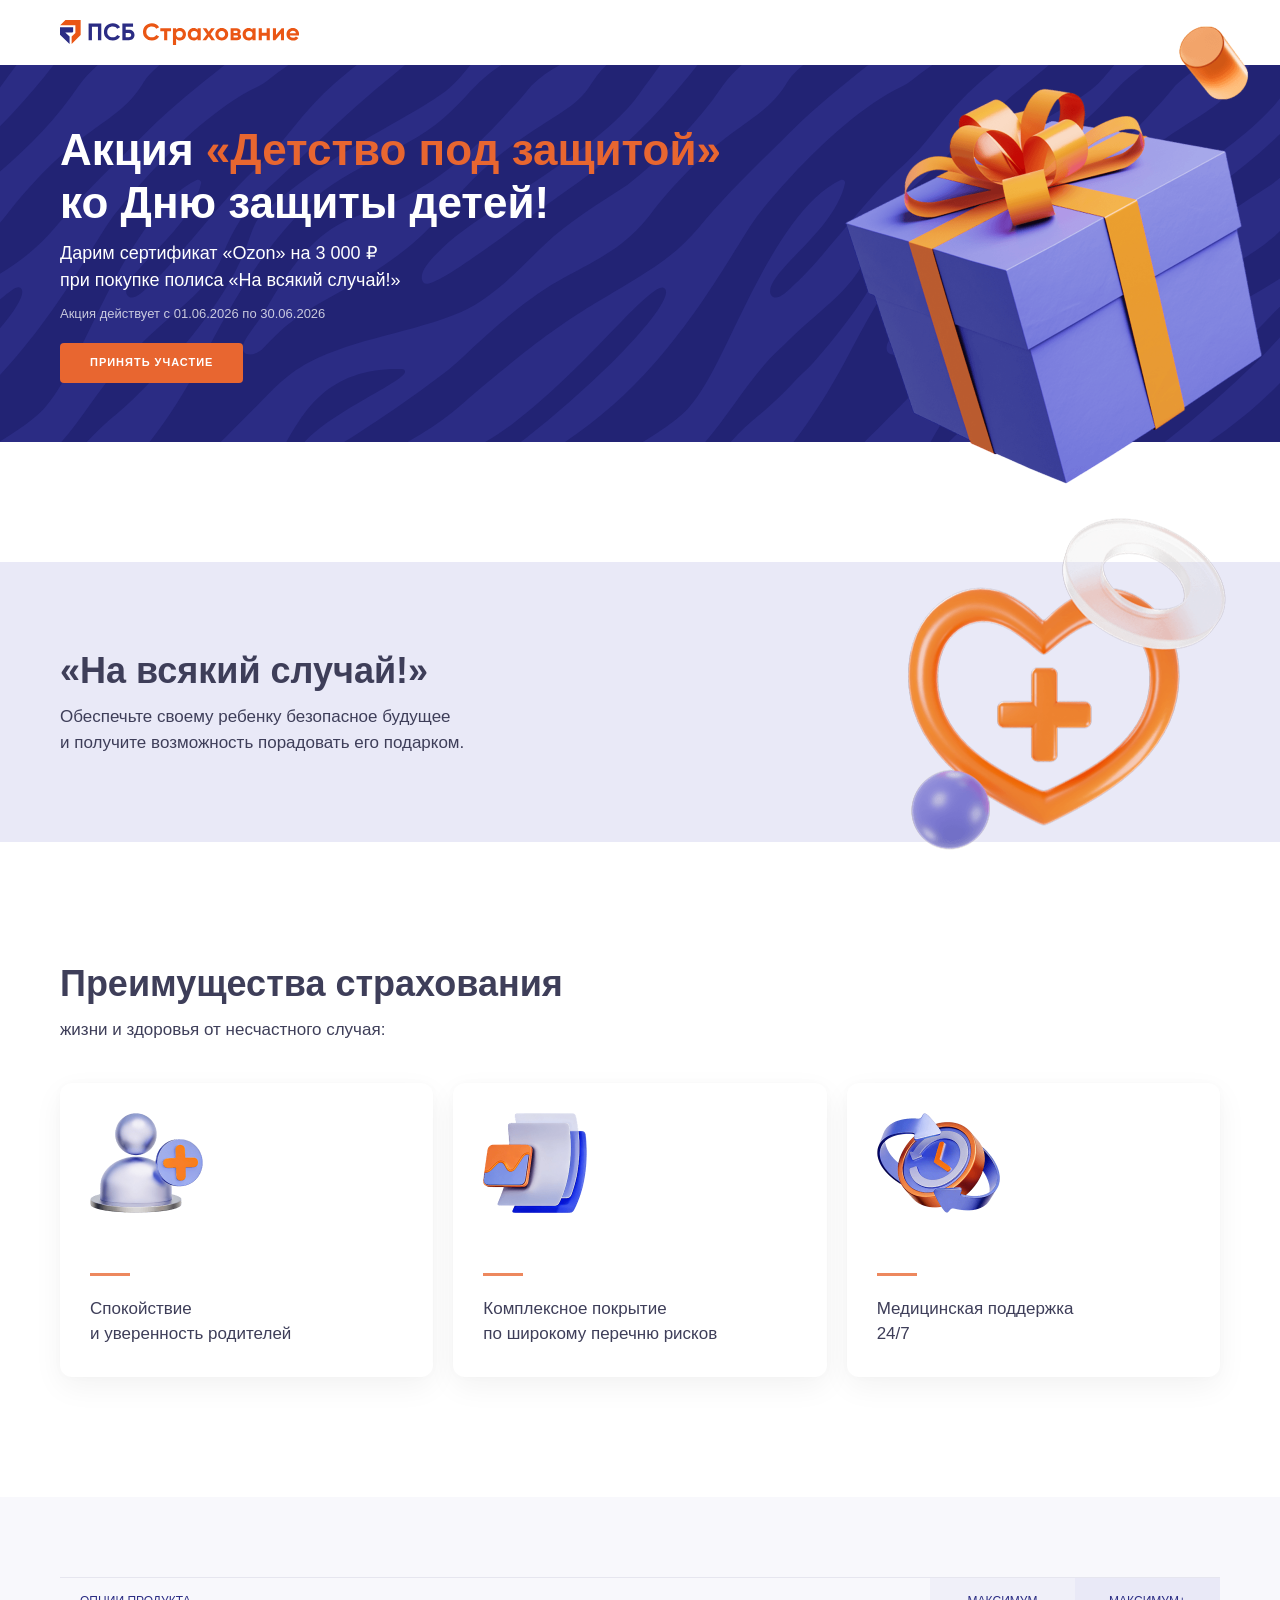
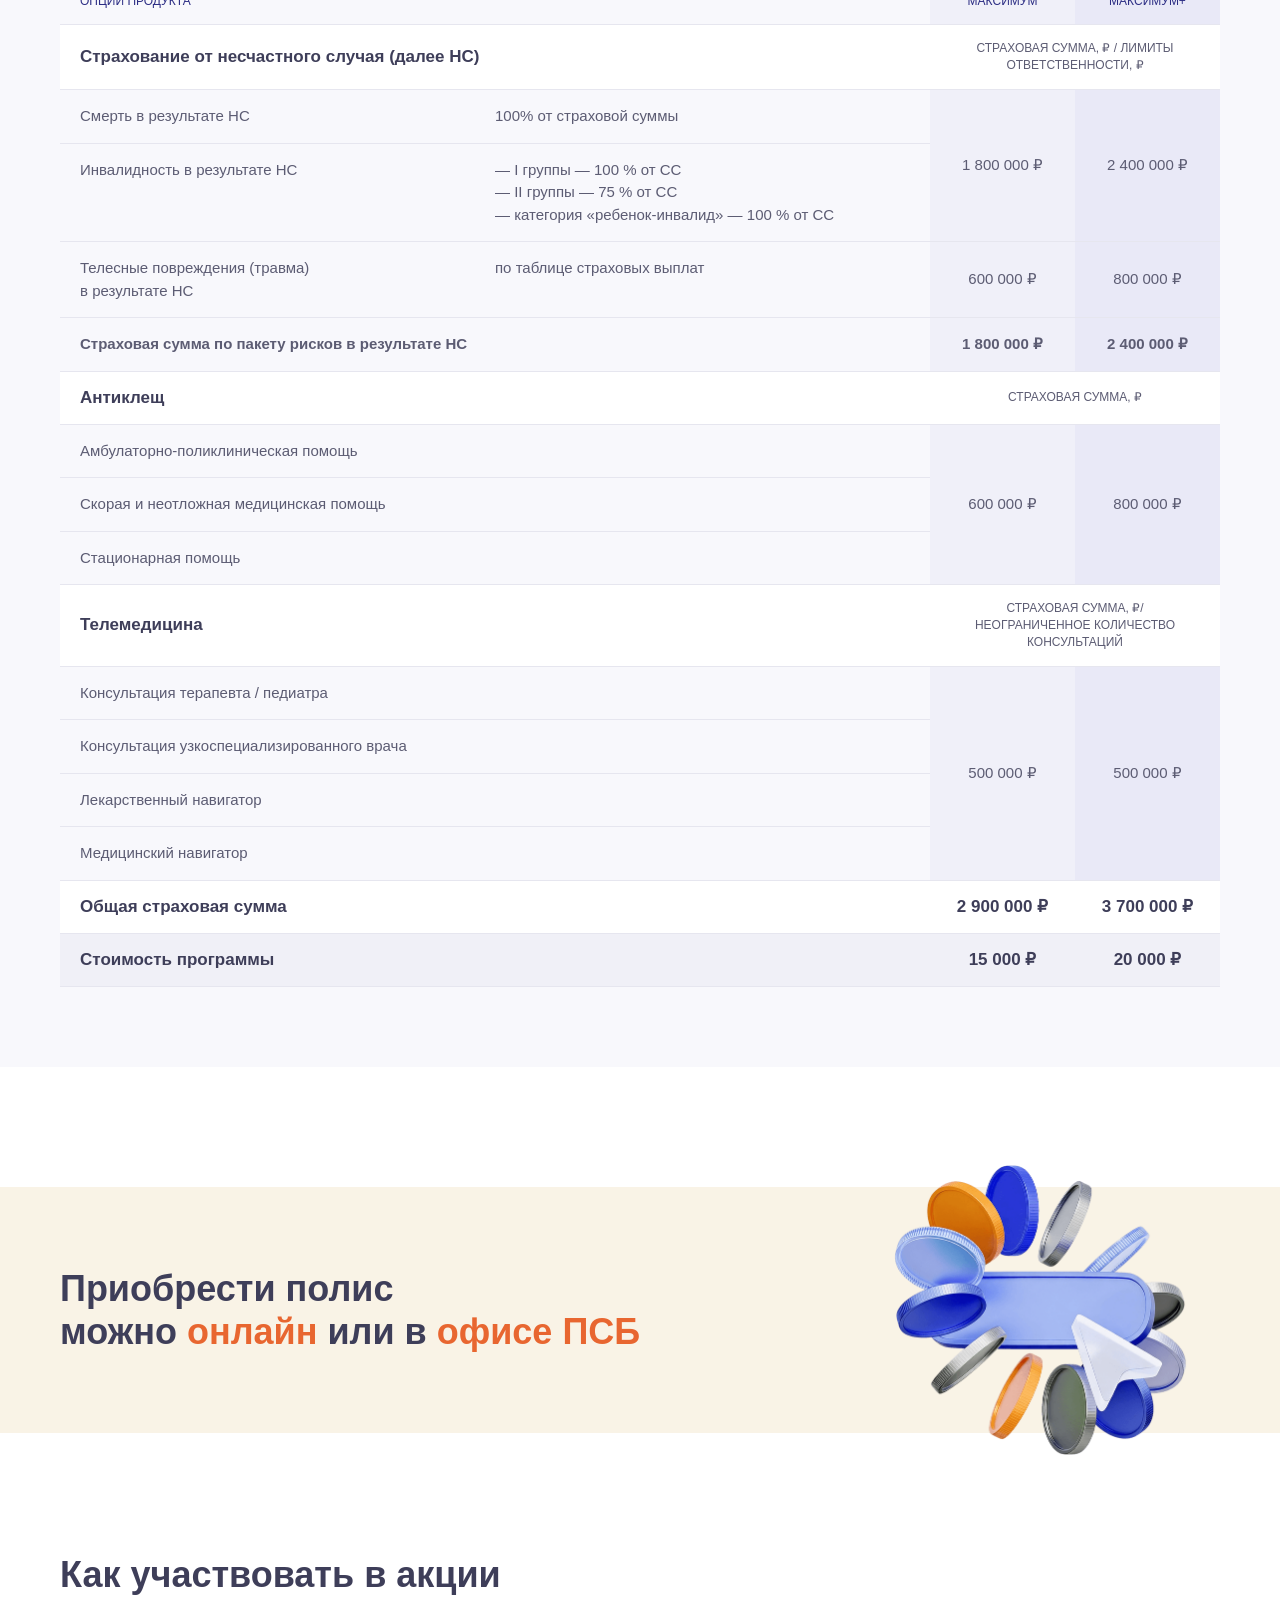
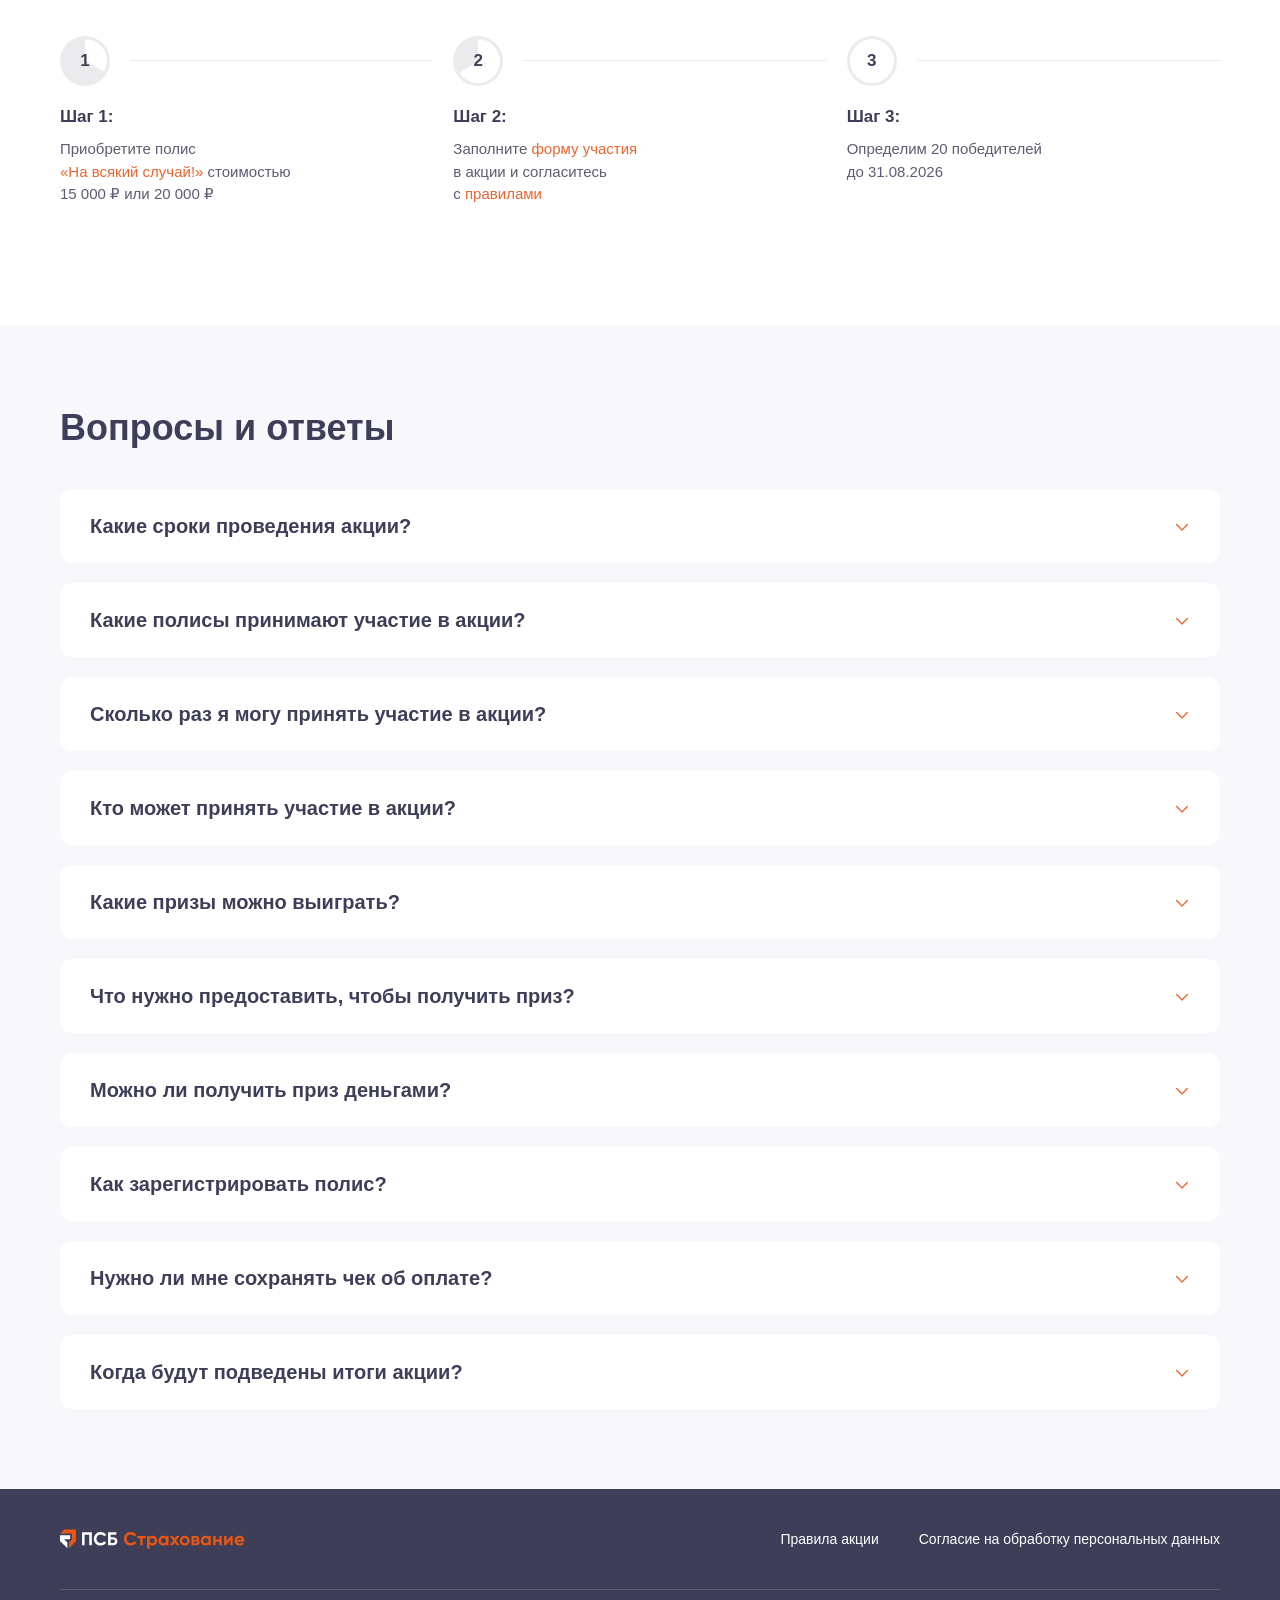
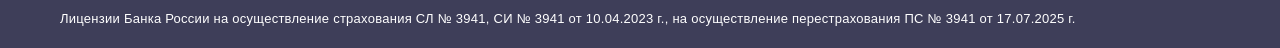
==== commit 2a6f0a3d: "updates Посадочная страница к Дню защиты детей - иллюстрацию заменили - в шапке скорректировали наим" ====
--- a/01-index.html
+++ b/01-index.html
@@ -30,7 +30,7 @@
                 <div class="welcome">
                     <div class="container">
                         <div class="welcome-content">
-                            <div class="welcome-title">Акция к&nbsp;Дню защиты детей!</div>
+                            <div class="welcome-title">Акция <span>&laquo;Детство под&nbsp;защитой&raquo;</span><br> ко&nbsp;Дню защиты детей!</div>
                             <div class="welcome-text">Дарим сертификат &laquo;Ozon&raquo; на&nbsp;3&nbsp;000&nbsp;₽<br> при&nbsp;покупке полиса &laquo;На&nbsp;всякий случай!&raquo;</div>
                             <div class="welcome-period">Акция действует с&nbsp;01.06.2026 по&nbsp;30.06.2026</div>
                             <div class="welcome-btn"><a href="windows/participate.html" class="btn window-link">Принять участие</a></div>
@@ -60,11 +60,11 @@
                         <div class="prefs-list">
                             <div class="prefs-item">
                                 <div class="prefs-item-icon"><img src="images/prefs-1.png" alt=""></div>
-                                <div class="prefs-item-text">Универсальное решение<br> для&nbsp;всей семьи</div>
+                                <div class="prefs-item-text">Спокойствие<br> и&nbsp;уверенность родителей</div>
                             </div>
                             <div class="prefs-item">
                                 <div class="prefs-item-icon"><img src="images/prefs-2.png" alt=""></div>
-                                <div class="prefs-item-text">Комплексное покрытие<br> по&nbsp;широкому перечню рисков</div>
+                                <div class="prefs-item-text">Комплексное покрытие<br> по&nbsp;широкому перечню рисков </div>
                             </div>
                             <div class="prefs-item">
                                 <div class="prefs-item-icon"><img src="images/prefs-3.png" alt=""></div>
@@ -398,7 +398,7 @@
                                     <div class="how-step-header-number">3</div>
                                 </div>
                                 <div class="how-step-title">Шаг 3:</div>
-                                <div class="how-step-text">Определим 20&nbsp;победителей<br> до&nbsp;31.07.2026</div>
+                                <div class="how-step-text">Определим 20&nbsp;победителей<br> до&nbsp;31.08.2026</div>
                             </div>
                         </div>
                     </div>
@@ -484,7 +484,7 @@
                                 <a href="#" class="faq-item-title">Когда будут подведены итоги акции?</a>
                                 <div class="faq-item-content">
                                     <div class="faq-item-content-inner">
-                                        Итоги акции будут подведены до&nbsp;31.07.2026&nbsp;г.
+                                        Итоги акции будут подведены до&nbsp;31.08.2026&nbsp;г.
                                     </div>
                                 </div>
                             </div>
--- a/css/styles.css
+++ b/css/styles.css
@@ -41,6 +41,11 @@
 .btn-blue {background-color:#585892}
 @media (min-width:1100px) {
     .btn-blue:hover {background-color:#2C2D84}
+}
+
+.btn-green {background-color:#37AE35}
+@media (min-width:1100px) {
+    .btn-green:hover {background-color:#2C2D84}
 }
 
 .form-input {position:relative; margin:20px 0}
@@ -130,11 +135,12 @@
 .welcome {background:url(../images/welcome-bg.svg) no-repeat center; background-size:cover; color:#FFFFFF}
 .welcome .container {display:flex; align-items:center; height:377px; justify-content:space-between}
 .welcome-title {font-weight:600; font-size:44px; line-height:1.2em}
+.welcome-title span {color:#E86630}
 .welcome-text {margin:10px 0 0 0; font-size:18px; line-height:1.5em}
 .welcome-period {margin:10px 0 0 0; font-size:13px; line-height:1.5em; color:rgba(255, 255, 255, 0.75)}
 .welcome-btn {margin:20px 0 0 0}
 .welcome-btn .btn {height:40px}
-.welcome-img {min-width:536px; max-width:536px; margin:0 -84px 0 0}
+.welcome-img {min-width:456px; max-width:456px; margin:0 -84px 0 0}
 .welcome-img img {display:block; width:100%}
 
 @media (max-width:1680px) {
@@ -142,15 +148,16 @@
 }
 
 @media (max-width:1099px) {
-    .welcome-img {min-width:530px; max-width:530px; margin:0 -131px 0 -60px}
+    .welcome-img {margin:0 -228px 0 -100px}
 }
 
 @media (max-width:767px) {
     .welcome .container {display:block; height:600px; position:relative}
-    .welcome-title {padding:40px 0 0 0; font-size:32px; line-height:1.2em; max-width:240px}
+    .welcome-title {padding:40px 0 0 0; font-size:32px; line-height:1.2em}
+    .welcome-title br {display:none}
     .welcome-text {margin:20px 0 0 0; font-size:18px; line-height:1.5em}
     .welcome-btn .btn {display:inline-flex}
-    .welcome-img {min-width:402px; max-width:402px; margin:0 0 0 -201px; position:absolute; left:50%; bottom:-80px}
+    .welcome-img {min-width:313px; max-width:313px; margin:0 0 0 -157px; position:absolute; left:50%; bottom:-80px}
 }
 
 .precaution {margin:120px -84px 0 -84px; height:280px; padding:0 84px; background:#E9E9F7; border-radius:12px; display:flex; align-items:center; justify-content:space-between}
@@ -354,7 +361,9 @@
 .window-particate {width:1000px; padding:40px}
 .window-particate-form {margin:40px 0 0 0}
 .window-particate-row {margin:20px 0 0 0; display:flex; gap:0 20px}
-.window-particate-row .form-input {margin:0; min-width:calc(50% - 10px); max-width:calc(50% - 10px)}
+.window-particate-col {min-width:calc(50% - 10px); max-width:calc(50% - 10px)}
+.window-particate-row .form-input {margin:20px 0 0 0}
+.window-particate-row .form-input:first-child {margin:0}
 .window-particate-polis {margin:40px -20px 0 -20px; padding:20px; border-radius:12px; background:#F8F8FC}
 .window-particate-polis-title {font-weight:600; font-size:20px; line-height:1.3em; color:#3E3E59}
 .window-particate-polis .form-input {margin:20px 0 0 0}
@@ -371,9 +380,11 @@
 
 @media (max-width:767px) {
     .window-particate {width:375px; padding:20px 15px 15px 15px}
-    .window-particate .main-title {max-width:165px}
+    .window-particate .main-title {max-width:253px}
+    .window-particate .main-title br {display:none}
     .window-particate-row {margin:0; display:block}
-    .window-particate-row .form-input {margin:10px 0 0 0; min-width:0; max-width:none}
+    .window-particate-col {min-width:0; max-width:none; margin:10px 0 0 0}
+    .window-particate-row .form-input {margin:10px 0 0 0}
     .window-particate-polis {margin:20px -15px 0 -15px; padding:30px 15px; border-radius:0}
     .window-particate-polis-title {font-size:17px; line-height:1.3em}
     .window-particate-ctrl {display:block}
@@ -382,7 +393,7 @@
 }
 
 .success {margin:80px 0 0 0; text-align:center}
-.success-icon {max-width:160px; margin:0 auto}
+.success-icon {max-width:116px; margin:0 auto}
 .success-icon img {display:block; width:100%}
 .success-title {margin:20px 0 0 0; font-weight:600; font-size:24px; line-height:1.3em; color:#37AE35}
 .success-text {margin:20px 0 0 0}
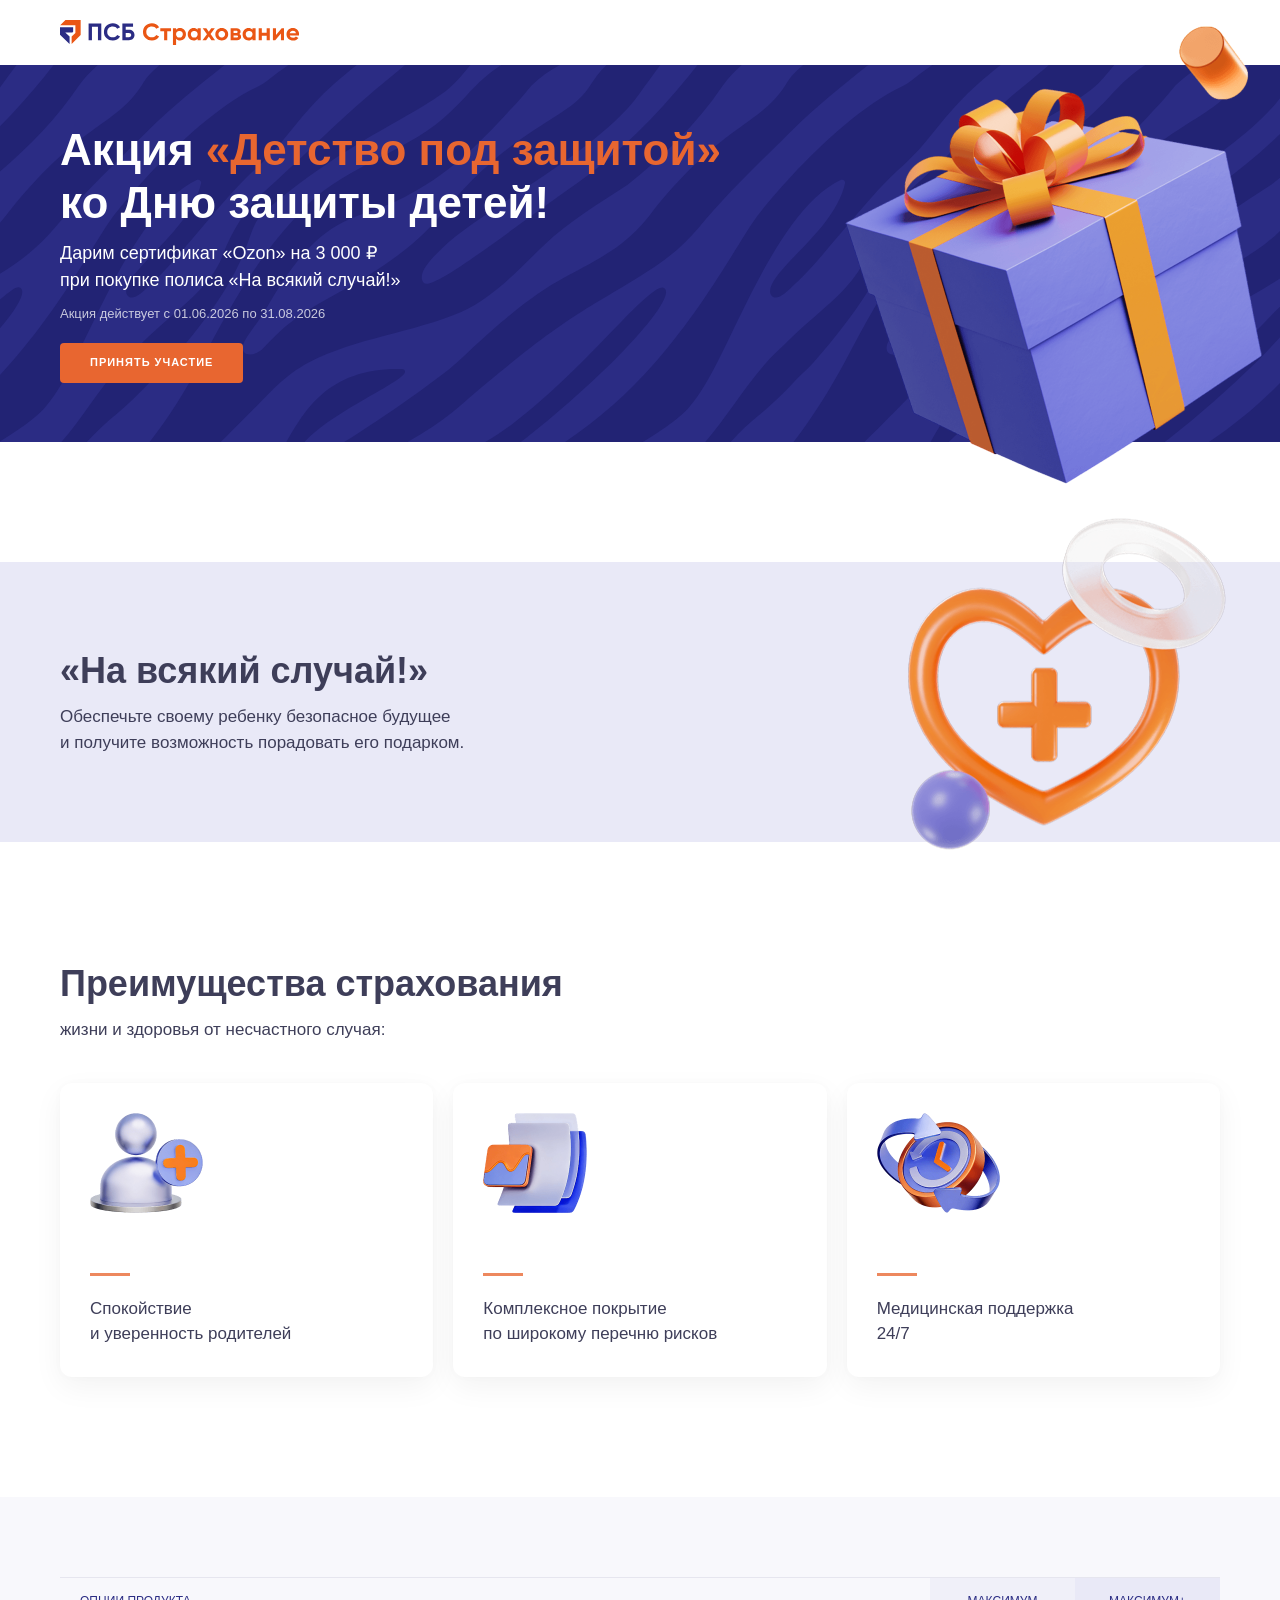
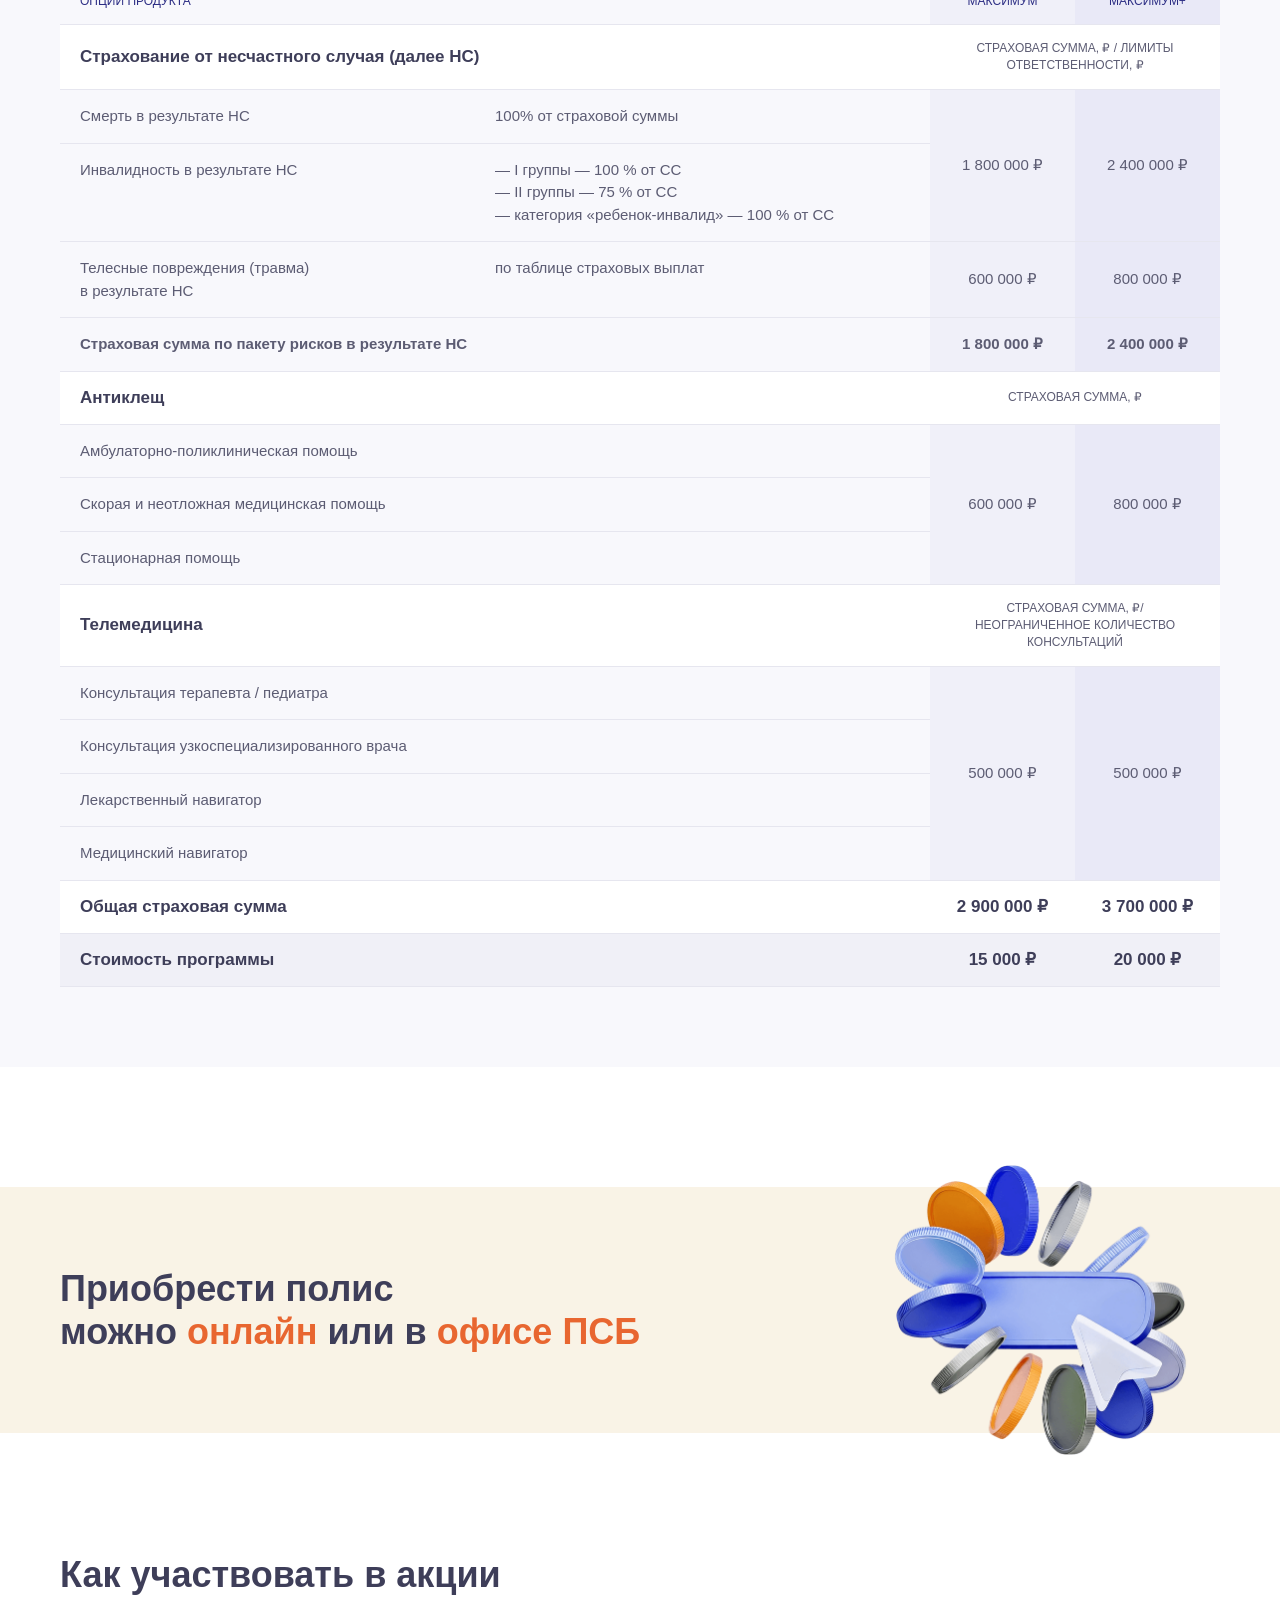
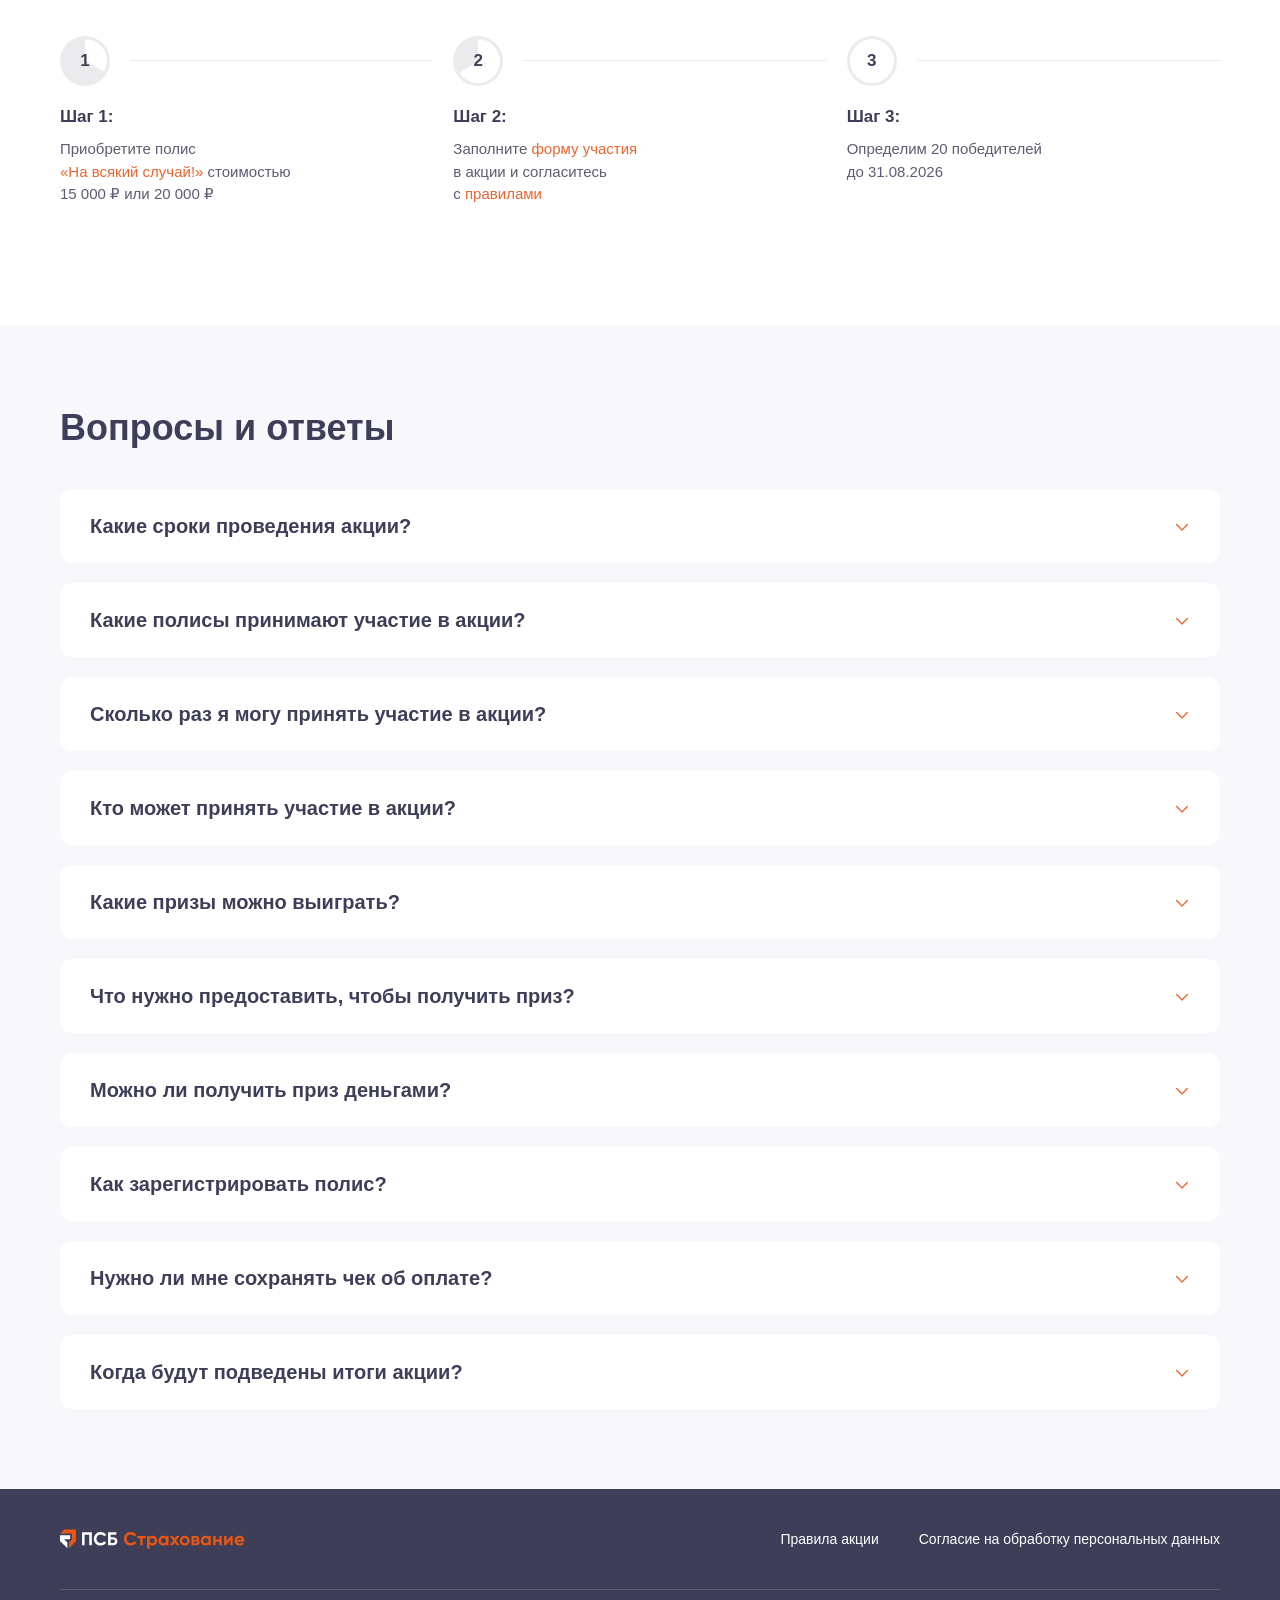
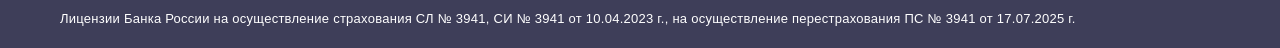
==== commit 4f4bcd76: "updates Попап с формой - согласие с Правилами Акции - добавили текст в поп-ап - поле "Отчество" долж" ====
--- a/01-index.html
+++ b/01-index.html
@@ -32,7 +32,7 @@
                         <div class="welcome-content">
                             <div class="welcome-title">Акция <span>&laquo;Детство под&nbsp;защитой&raquo;</span><br> ко&nbsp;Дню защиты детей!</div>
                             <div class="welcome-text">Дарим сертификат &laquo;Ozon&raquo; на&nbsp;3&nbsp;000&nbsp;₽<br> при&nbsp;покупке полиса &laquo;На&nbsp;всякий случай!&raquo;</div>
-                            <div class="welcome-period">Акция действует с&nbsp;01.06.2026 по&nbsp;30.06.2026</div>
+                            <div class="welcome-period">Акция действует с&nbsp;01.06.2026 по&nbsp;31.08.2026</div>
                             <div class="welcome-btn"><a href="windows/participate.html" class="btn window-link">Принять участие</a></div>
                         </div>
                         <div class="welcome-img"><img src="images/welcome.png" alt=""></div>
@@ -420,7 +420,7 @@
                                 <a href="#" class="faq-item-title">Какие полисы принимают участие в&nbsp;акции?</a>
                                 <div class="faq-item-content">
                                     <div class="faq-item-content-inner">
-                                        В&nbsp;акции принимают участие полисы &laquo;На&nbsp;всякий случай!&raquo; по&nbsp;программе &laquo;Максимум&raquo; стоимостью 15&nbsp;000&nbsp;₽ и&nbsp;программе &laquo;Максимум+&raquo; стоимостью 20&nbsp;000&nbsp;₽, приобретенные в&nbsp;любом отделении Банка ПСБ или на&nbsp;сайте Банка ПСБ в&nbsp;период с&nbsp;01.06.2026 по&nbsp;30.06.2026&nbsp;включительно.
+                                        В&nbsp;акции принимают участие полисы &laquo;На&nbsp;всякий случай!&raquo; по&nbsp;программе &laquo;Максимум&raquo; стоимостью 15&nbsp;000&nbsp;₽ и&nbsp;программе &laquo;Максимум+&raquo; стоимостью 20&nbsp;000&nbsp;₽, приобретенные в&nbsp;любом отделении Банка ПСБ или на&nbsp;сайте Банка ПСБ в&nbsp;период с&nbsp;01.06.2026 по&nbsp;31.08.2026&nbsp;включительно.
                                     </div>
                                 </div>
                             </div>
@@ -436,7 +436,7 @@
                                 <a href="#" class="faq-item-title">Кто может принять участие в&nbsp;акции?</a>
                                 <div class="faq-item-content">
                                     <div class="faq-item-content-inner">
-                                        В&nbsp;акции может принять участие любой совершеннолетний гражданин&nbsp;РФ, совершивший покупку полиса &laquo;На&nbsp;всякий случай!&raquo; по&nbsp;программе &laquo;Максимум&raquo; стоимостью 15&nbsp;000&nbsp;₽ или по&nbsp;программе &laquo;Максимум+&raquo; стоимостью 20&nbsp;000&nbsp;₽ в&nbsp;период с&nbsp;01.06.2026 по&nbsp;30.06.2026&nbsp;включительно.
+                                        В&nbsp;акции может принять участие любой совершеннолетний гражданин&nbsp;РФ, совершивший покупку полиса &laquo;На&nbsp;всякий случай!&raquo; по&nbsp;программе &laquo;Максимум&raquo; стоимостью 15&nbsp;000&nbsp;₽ или по&nbsp;программе &laquo;Максимум+&raquo; стоимостью 20&nbsp;000&nbsp;₽ в&nbsp;период с&nbsp;01.06.2026 по&nbsp;31.08.2026&nbsp;включительно.
                                     </div>
                                 </div>
                             </div>
@@ -468,7 +468,7 @@
                                 <a href="#" class="faq-item-title">Как зарегистрировать полис?</a>
                                 <div class="faq-item-content">
                                     <div class="faq-item-content-inner">
-                                        Чтобы зарегистрировать полис для участия в&nbsp;акции, необходимо заполнить форму на&nbsp;сайте и&nbsp;согласиться с&nbsp;<a href="#">правилами проведения</a> акции.
+                                        Чтобы зарегистрировать полис для участия в&nbsp;акции, необходимо заполнить форму на&nbsp;<a href="windows/participate.html" class="window-link">сайте</a> и&nbsp;согласиться с&nbsp;<a href="#">правилами проведения</a> акции.
                                     </div>
                                 </div>
                             </div>
--- a/css/styles.css
+++ b/css/styles.css
@@ -368,7 +368,7 @@
 .window-particate-polis-title {font-weight:600; font-size:20px; line-height:1.3em; color:#3E3E59}
 .window-particate-polis .form-input {margin:20px 0 0 0}
 .window-particate-ctrl {margin:20px 0 0 0; display:flex; justify-content:space-between}
-.window-particate-ctrl .form-checkbox {margin:0; max-width:600px}
+.window-particate-ctrl .form-checkbox {margin:0 40px 0 0}
 
 @media (max-width:1680px) {
     .window-particate {width:840px}
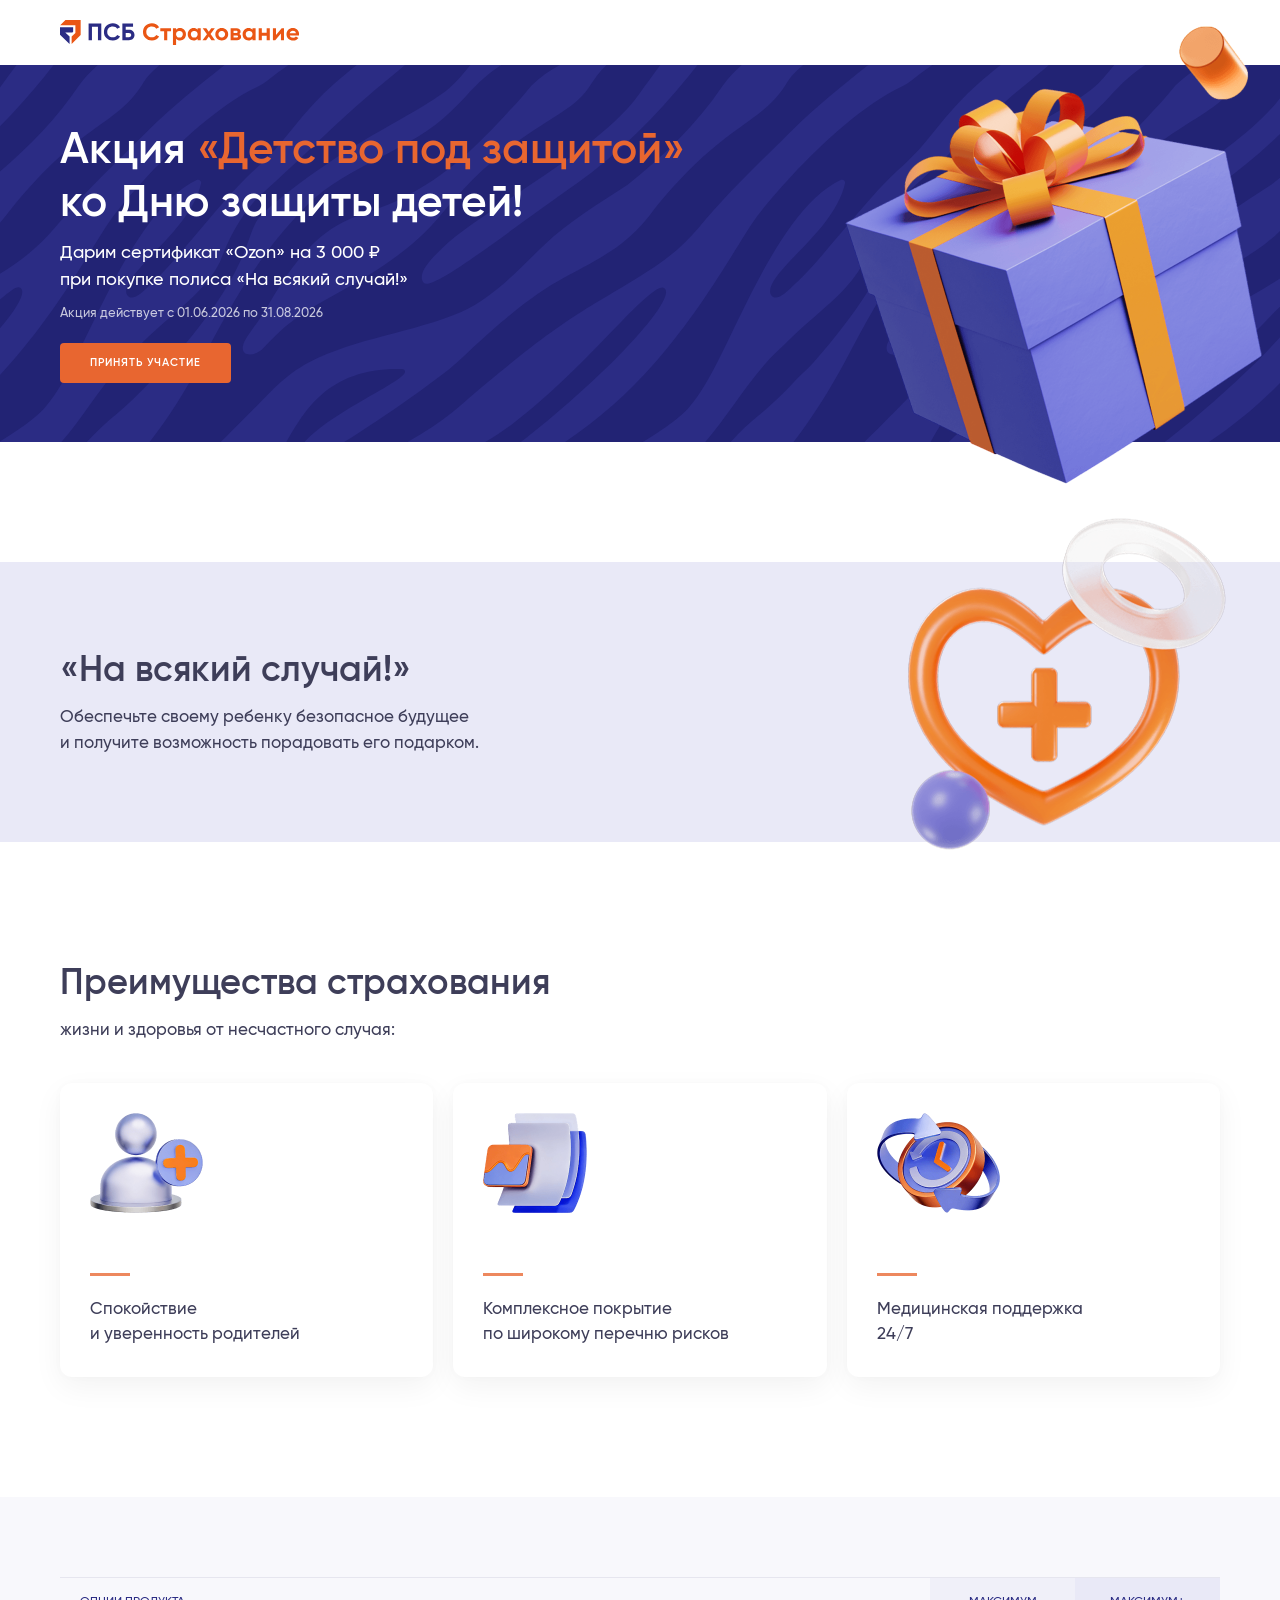
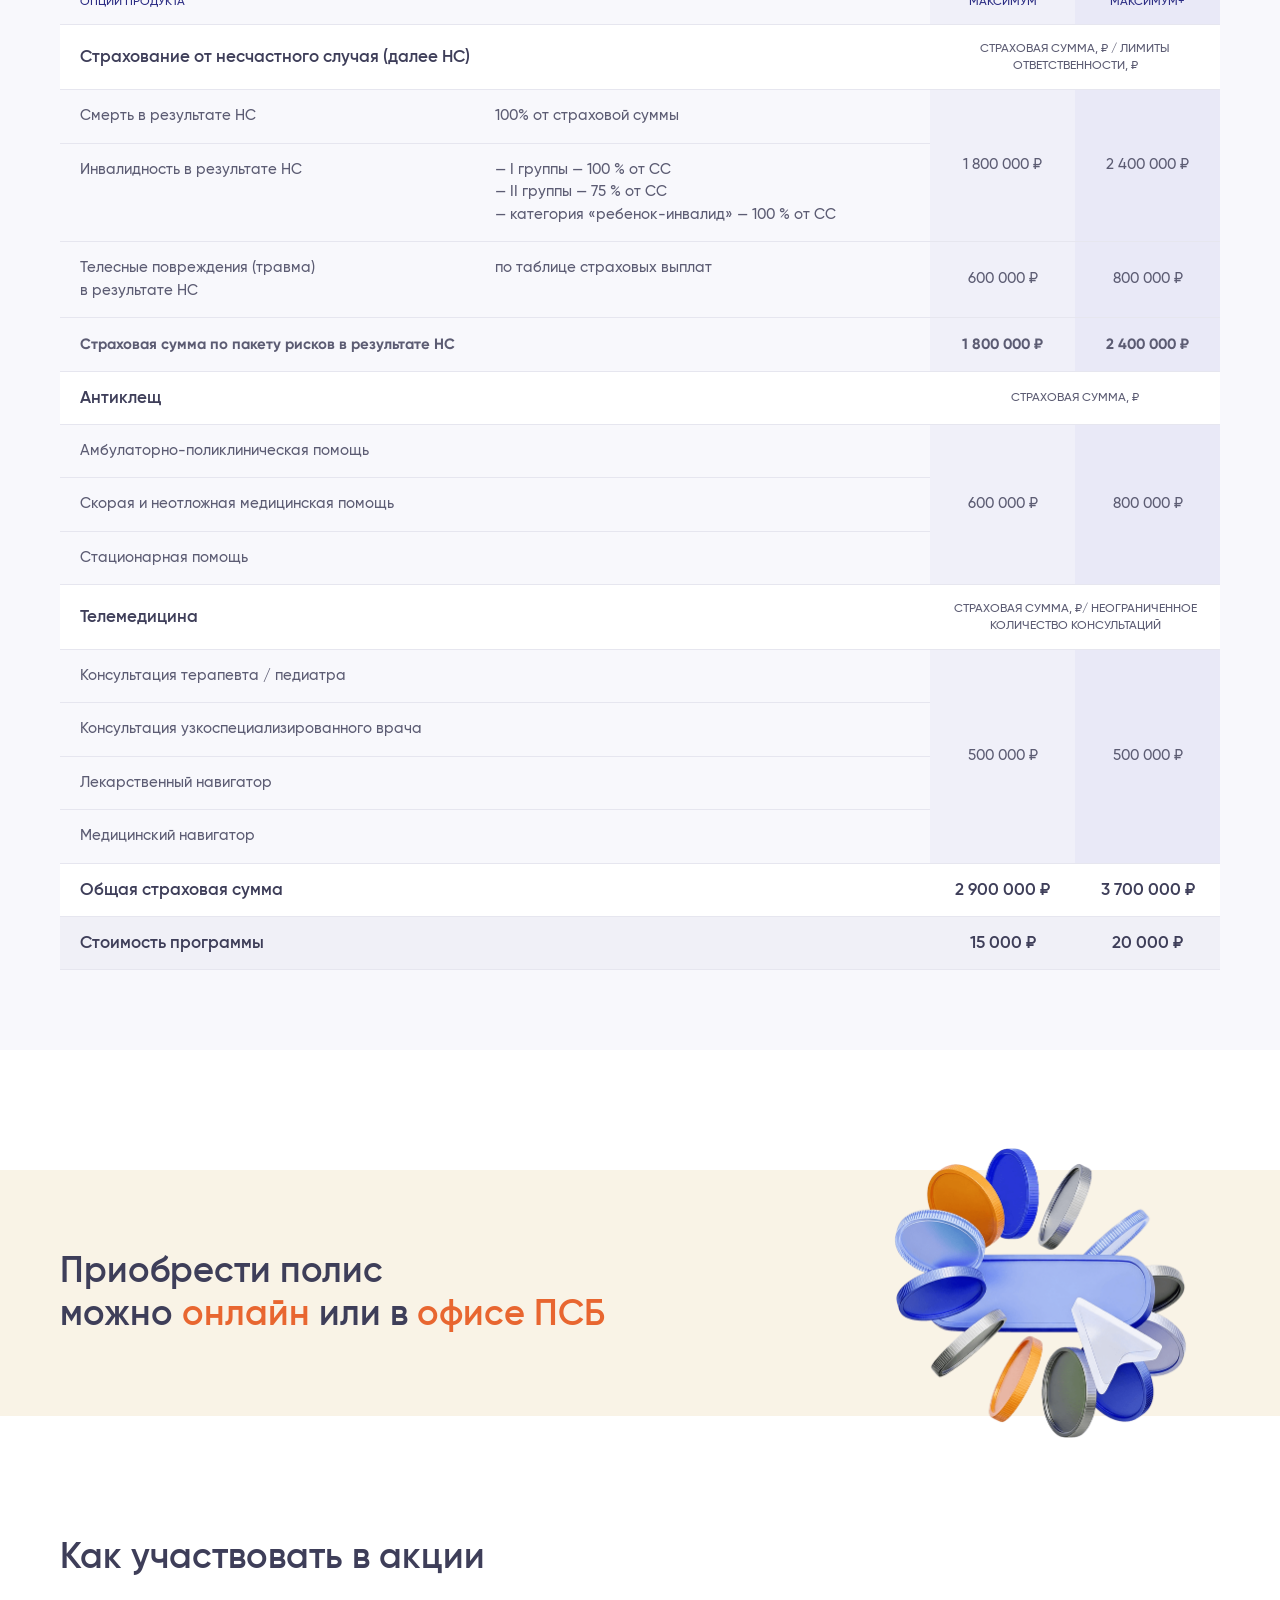
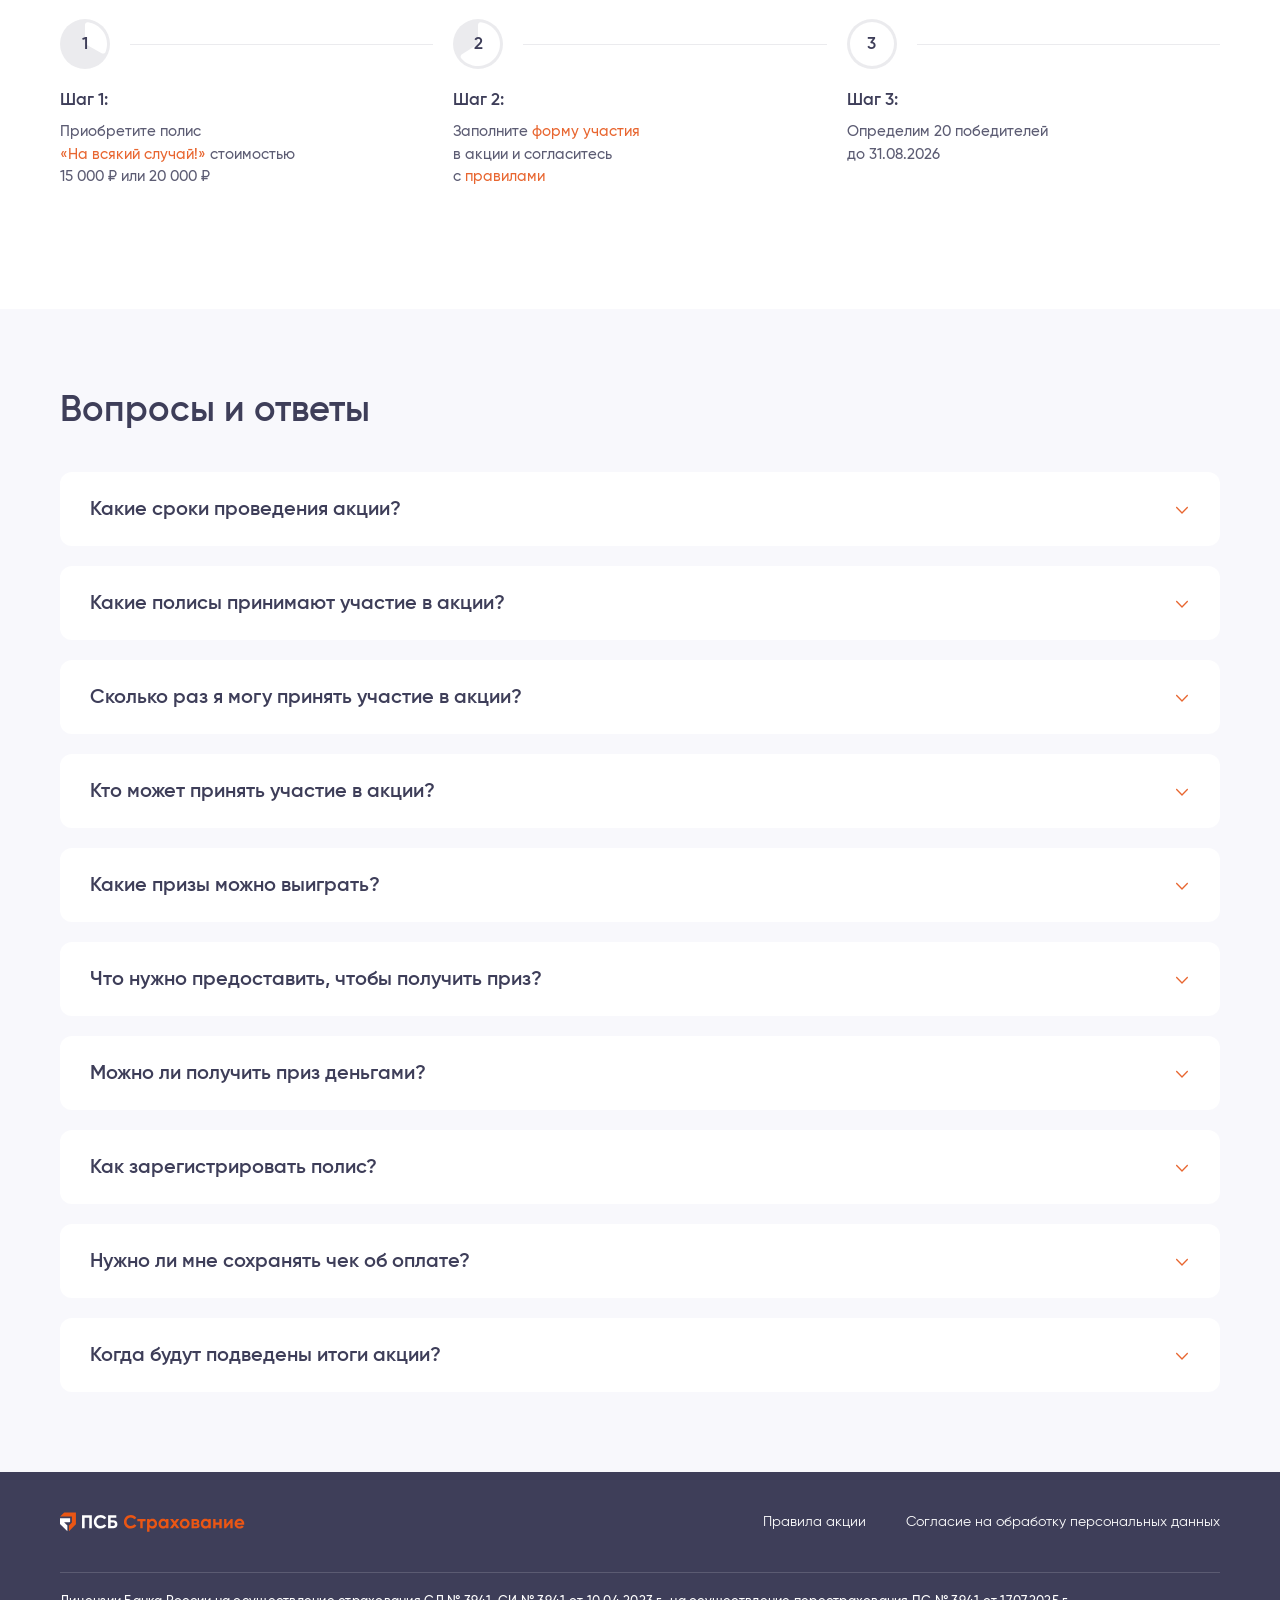
==== commit 77a19a2d: "updates Попап с формой - согласие с Правилами Акции - добавили текст в поп-ап - поле "Отчество" долж" ====
--- a/01-index.html
+++ b/01-index.html
@@ -468,7 +468,7 @@
                                 <a href="#" class="faq-item-title">Как зарегистрировать полис?</a>
                                 <div class="faq-item-content">
                                     <div class="faq-item-content-inner">
-                                        Чтобы зарегистрировать полис для участия в&nbsp;акции, необходимо заполнить форму на&nbsp;<a href="windows/participate.html" class="window-link">сайте</a> и&nbsp;согласиться с&nbsp;<a href="#">правилами проведения</a> акции.
+                                        Чтобы зарегистрировать полис для участия в&nbsp;акции, необходимо заполнить форму на&nbsp;сайте и&nbsp;согласиться с&nbsp;<a href="#">правилами проведения</a> акции.
                                     </div>
                                 </div>
                             </div>
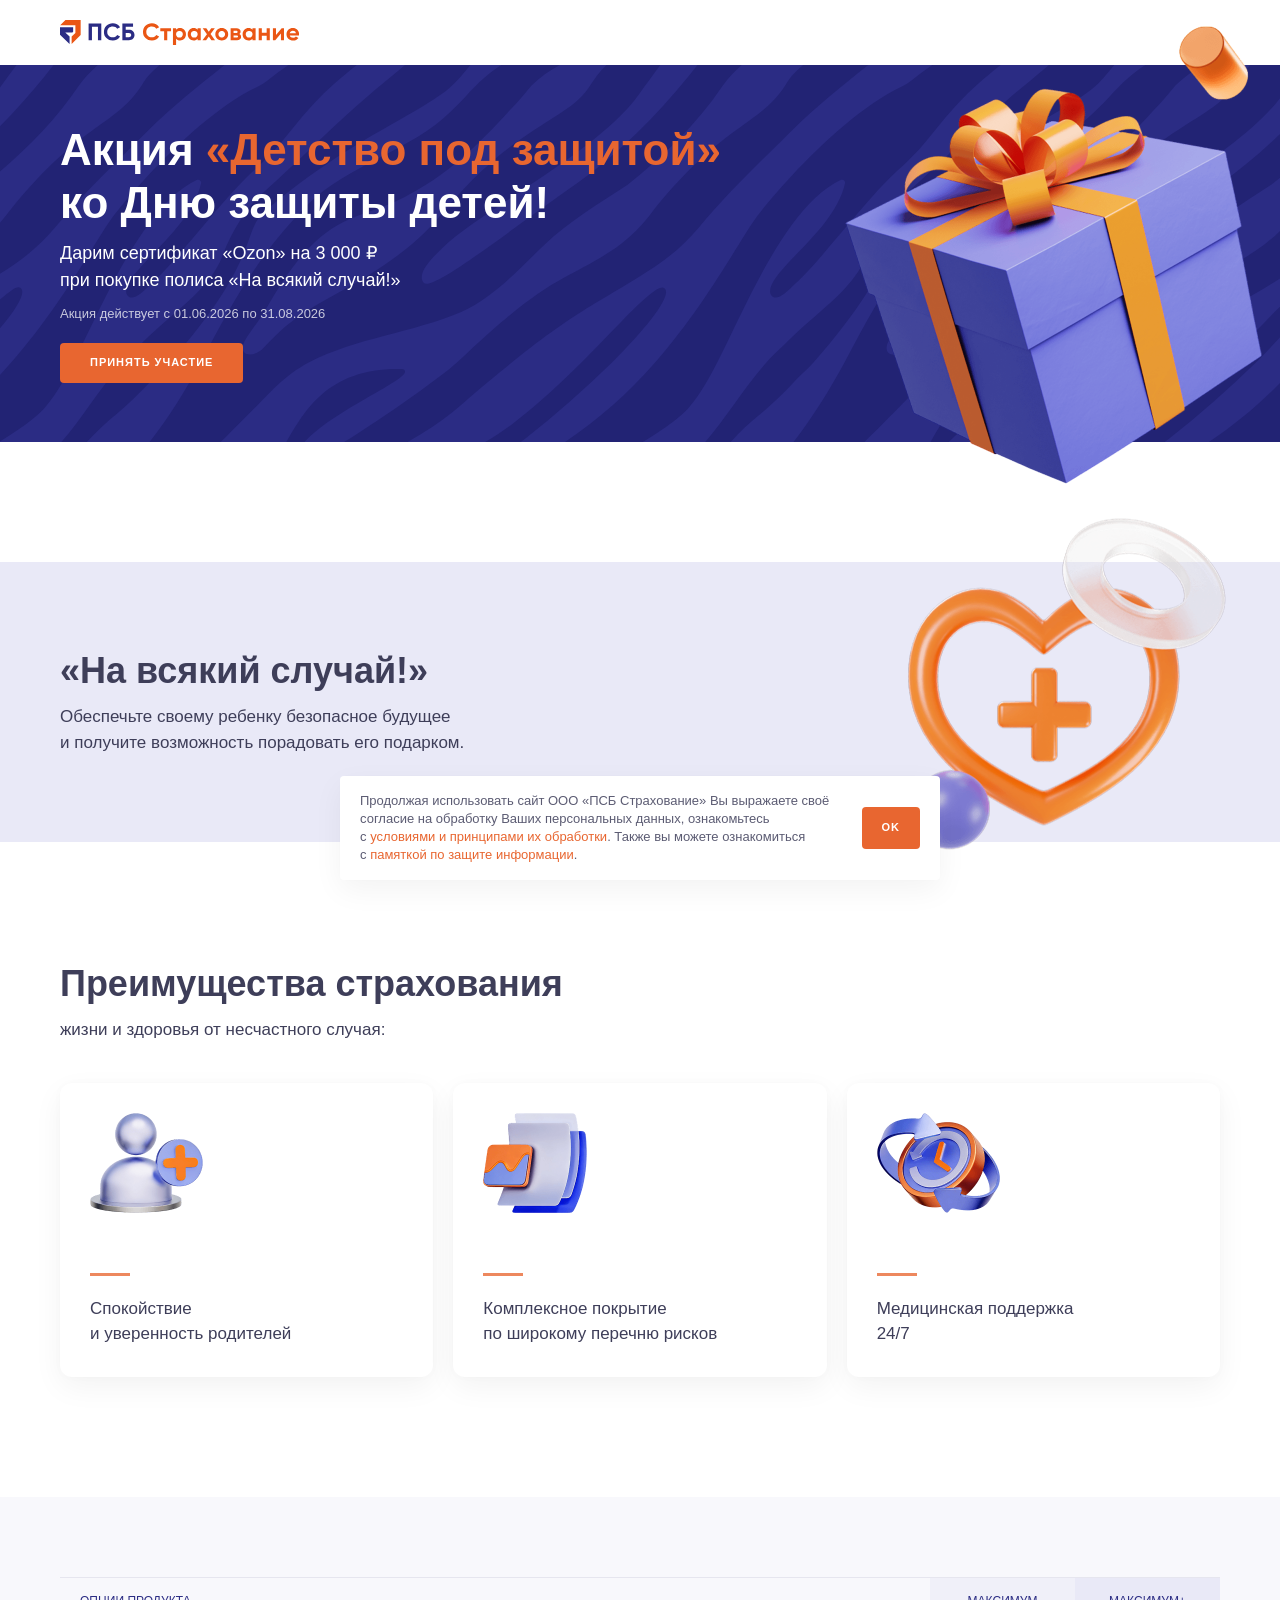
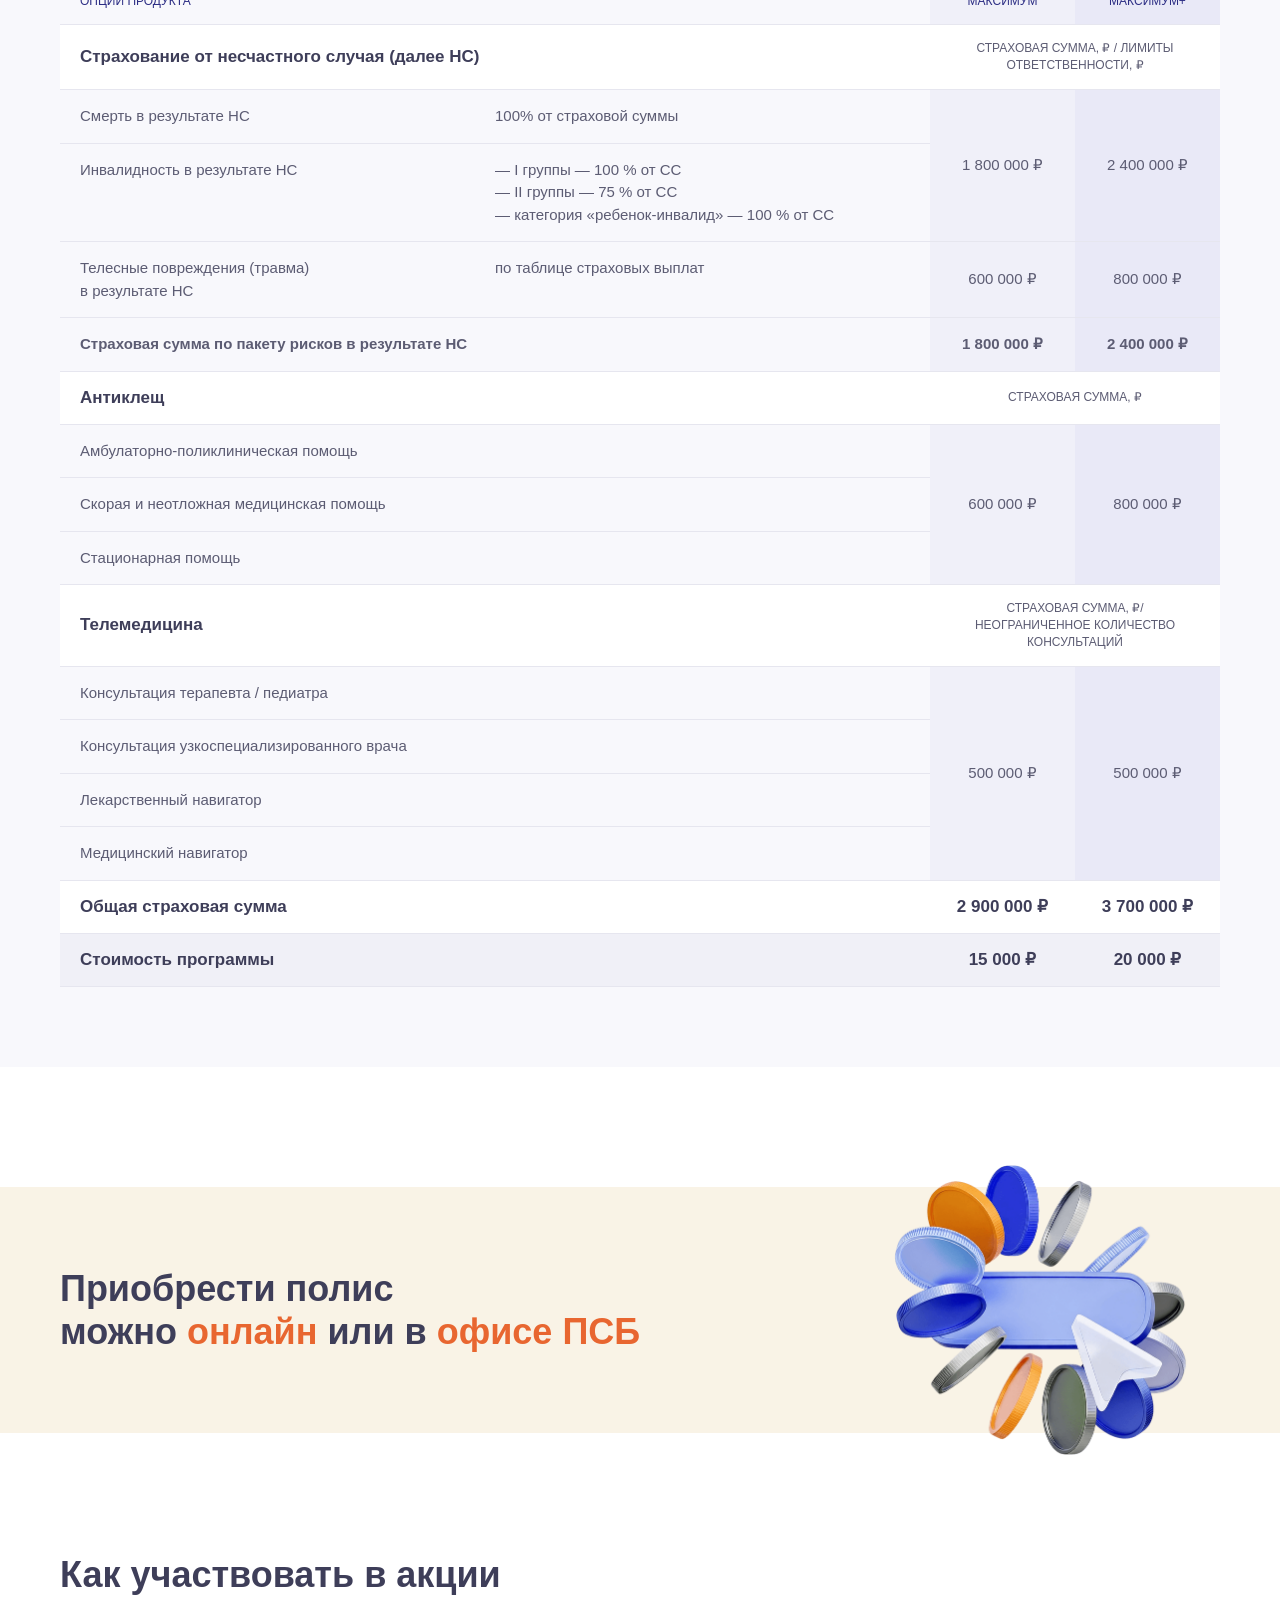
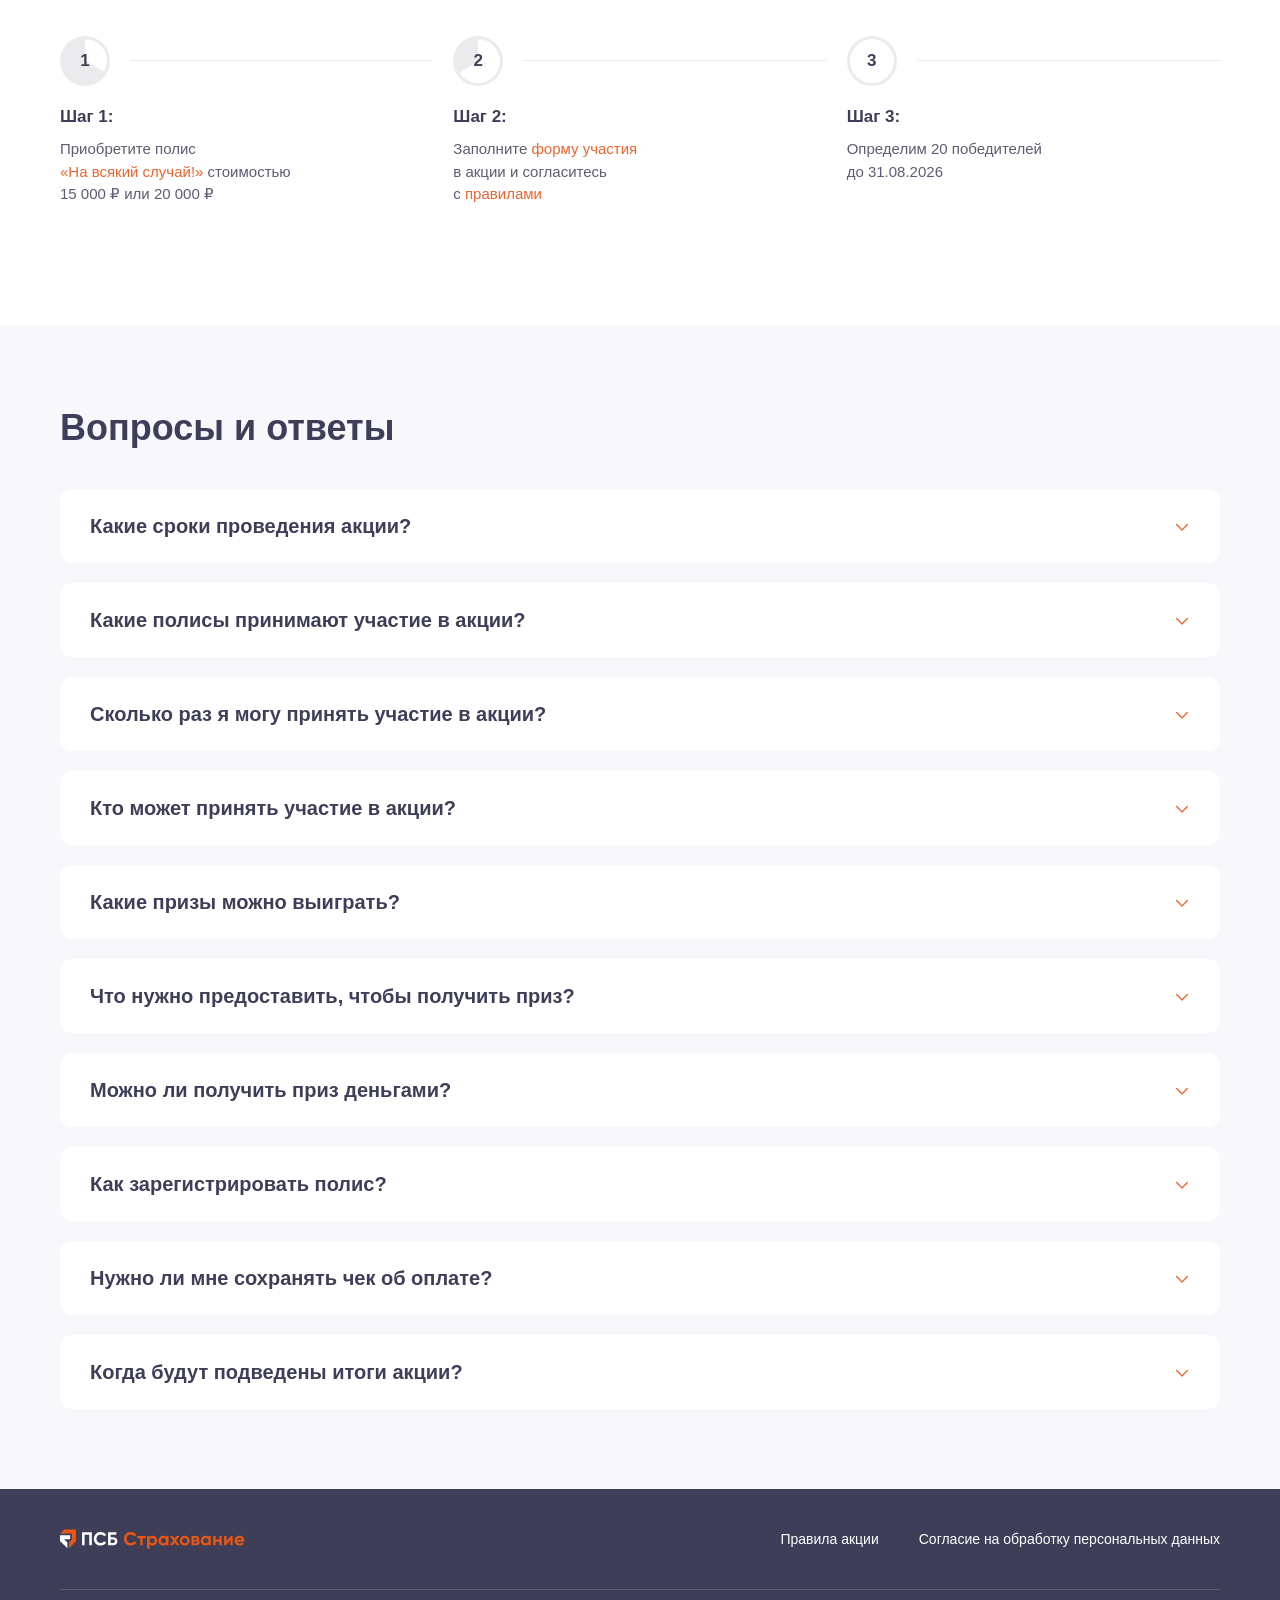
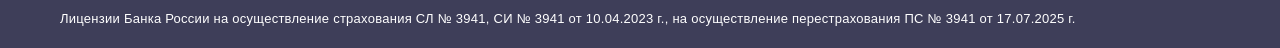
==== commit c62de819: "updates Общие моменты - нужен попап с куки, аналогичный попапу с сайта ПСБ Страхования - версия jQue" ====
--- a/01-index.html
+++ b/01-index.html
@@ -468,7 +468,7 @@
                                 <a href="#" class="faq-item-title">Как зарегистрировать полис?</a>
                                 <div class="faq-item-content">
                                     <div class="faq-item-content-inner">
-                                        Чтобы зарегистрировать полис для участия в&nbsp;акции, необходимо заполнить форму на&nbsp;сайте и&nbsp;согласиться с&nbsp;<a href="#">правилами проведения</a> акции.
+                                        Чтобы зарегистрировать полис для участия в&nbsp;акции, необходимо заполнить форму на&nbsp;<a href="windows/participate.html" class="window-link">сайте</a> и&nbsp;согласиться с&nbsp;<a href="#">правилами проведения</a> акции.
                                     </div>
                                 </div>
                             </div>
@@ -516,12 +516,25 @@
         </div>
         <!-- wrapper END -->
 
+        <div class="bottom-messages">
+            <div class="bottom-messages-item cookies-message">
+                <div class="container">
+                    <div class="cookies-message-content">
+                        <div class="cookies-message-text">
+                            Продолжая использовать сайт ООО &laquo;ПСБ Страхование&raquo; Вы&nbsp;выражаете своё согласие на&nbsp;обработку Ваших персональных данных, ознакомьтесь с&nbsp;<a href="#">условиями и&nbsp;принципами их&nbsp;обработки</a>. Также вы&nbsp;можете ознакомиться с&nbsp;<a href="#">памяткой по&nbsp;защите информации</a>.
+                        </div>
+                        <a href="#" class="btn cookies-message-close">OK</a>
+                    </div>
+                </div>
+            </div>
+        </div>
+
         <script>
             var pathTemplate = './';
         </script>
         <script src="js/fonts.js"></script>
 
-        <script src="js/jquery-3.4.1.min.js"></script>
+        <script src="js/jquery-3.7.1.min.js"></script>
         <script src="js/jquery.mask.min.js"></script>
         <script src="js/validation/jquery.validate.min.js"></script>
         <script src="js/validation/messages_ru.js"></script>
--- a/css/styles.css
+++ b/css/styles.css
@@ -44,6 +44,11 @@
 }
 
 .btn-green {background-color:#37AE35}
+@media (min-width:1100px) {
+    .btn-green:hover {background-color:#2C2D84}
+}
+
+.btn-red {background-color:#BC3F46}
 @media (min-width:1100px) {
     .btn-green:hover {background-color:#2C2D84}
 }
@@ -396,9 +401,29 @@
 .success-icon {max-width:116px; margin:0 auto}
 .success-icon img {display:block; width:100%}
 .success-title {margin:20px 0 0 0; font-weight:600; font-size:24px; line-height:1.3em; color:#37AE35}
+.window-error .success-title {color:#BC3F46}
 .success-text {margin:20px 0 0 0}
 .success-btn {margin:80px 0 0 0}
 
 @media (max-width:767px) {
     .success {margin:40px 0 0 0}
-}+}
+
+.bottom-messages {position:fixed; left:50%; width:600px; margin:0 0 0 -300px; bottom:20px; z-index:99; display:flex; gap:10px 0; flex-direction:column}
+.bottom-messages-item {display:none; width:100%; background:#FFFFFF; border-radius:4px; box-shadow:0px 0px 10px rgba(0, 0, 0, 0.02), 0px 10px 30px rgba(0, 0, 0, 0.05)}
+.bottom-messages-item.visible {display:block}
+
+@media screen and (max-width:1099px) {
+    .bottom-messages {left:16px; width:auto; margin:0; right:16px}
+}
+
+.cookies-message {padding:16px 0}
+.cookies-message-content {display:flex; align-items:center}
+.cookies-message-text {margin:0 22px 0 0; font-size:13px; line-height:18px; width:100%}
+.cookies-message-close {padding:13px 20px; height:auto}
+
+@media screen and (max-width:1099px) {
+    .cookies-message-content {display:block; text-align:center}
+    .cookies-message-text {margin:0 0 20px 0; text-align:left}
+    .cookies-message-close {width:100%}
+}
